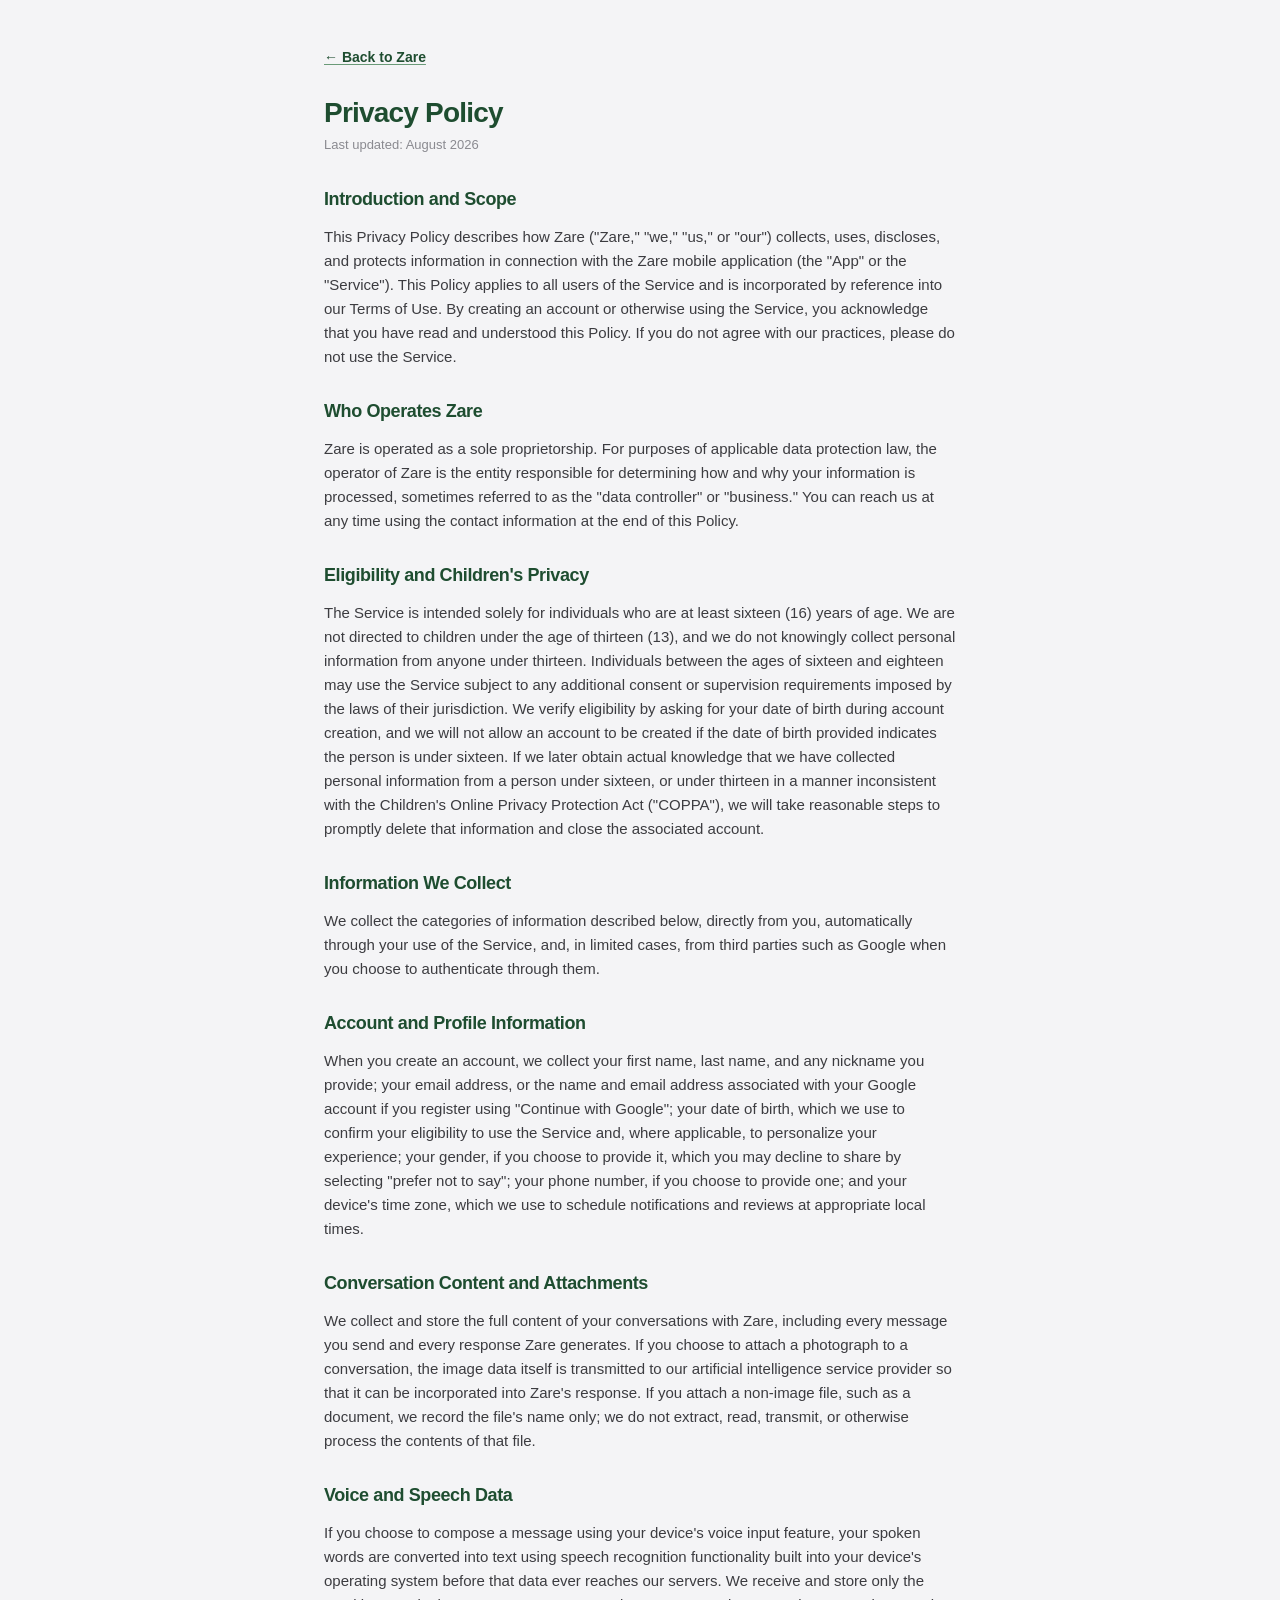
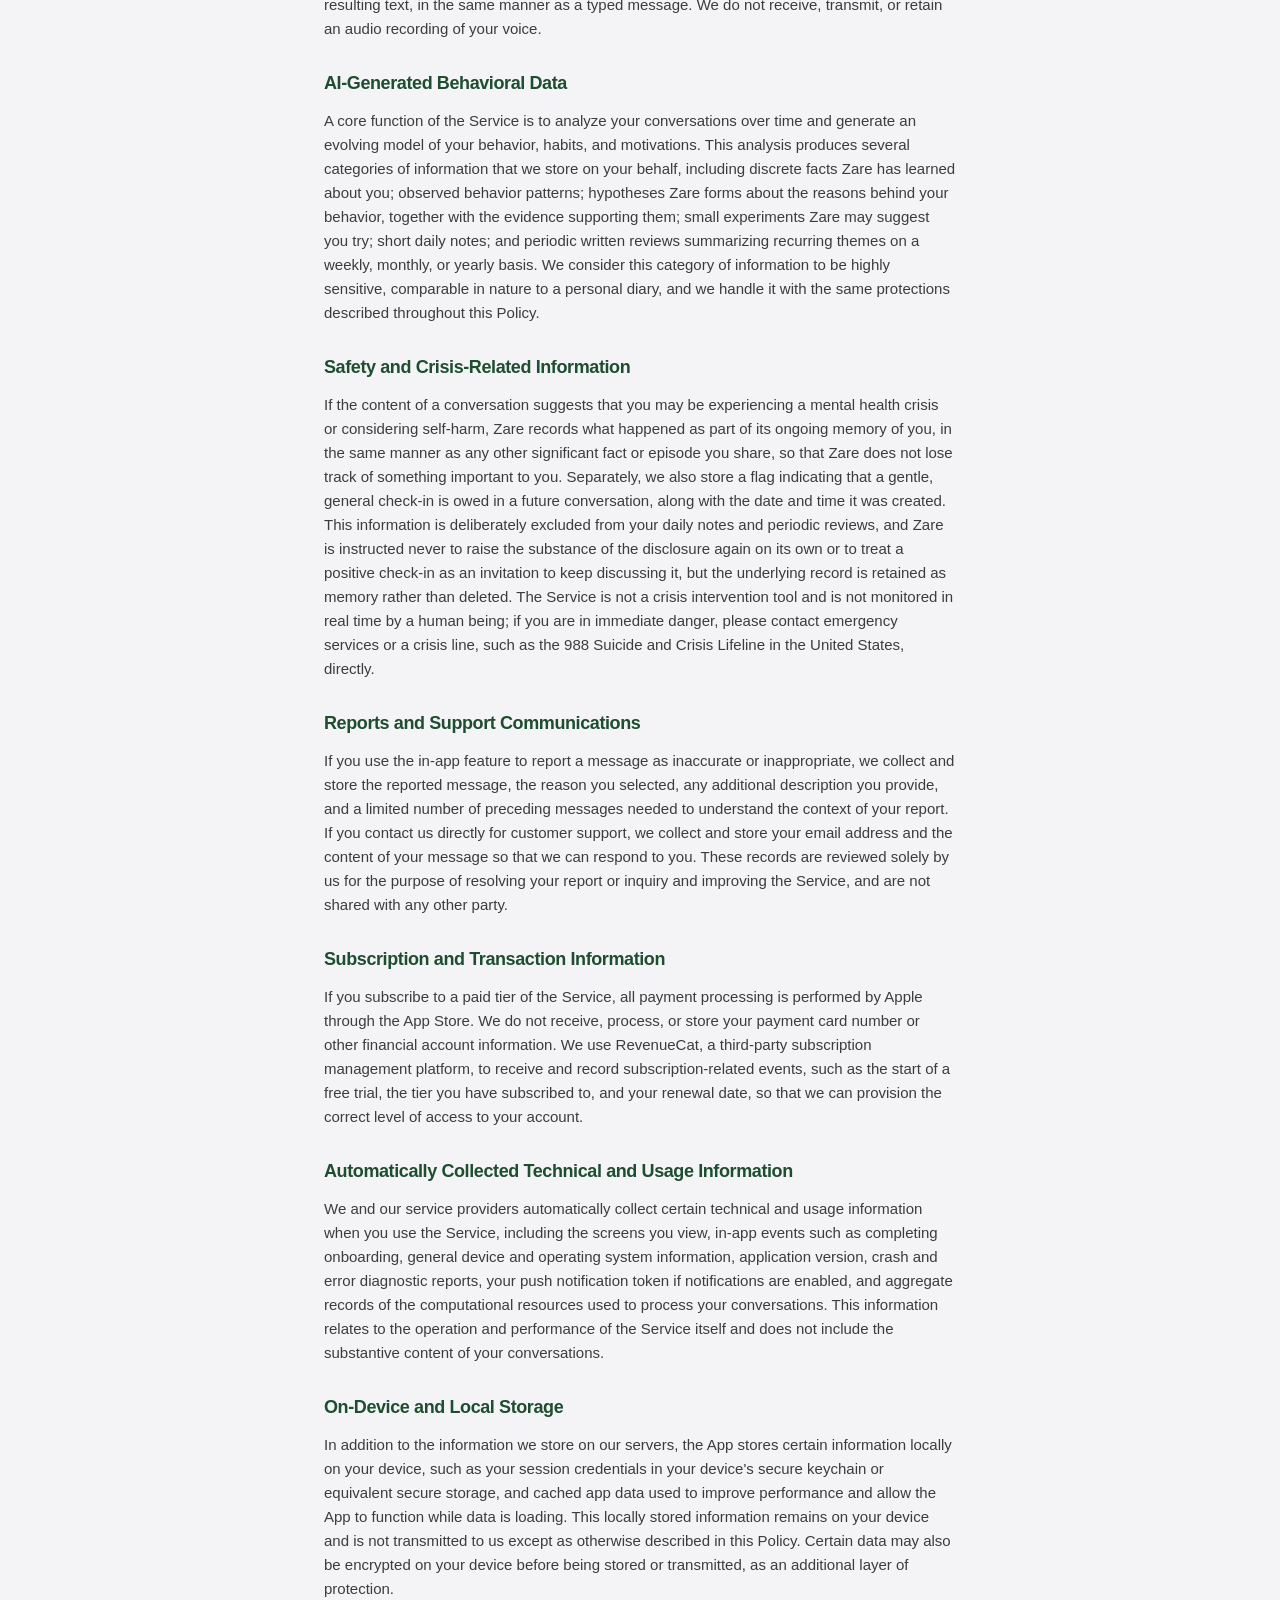
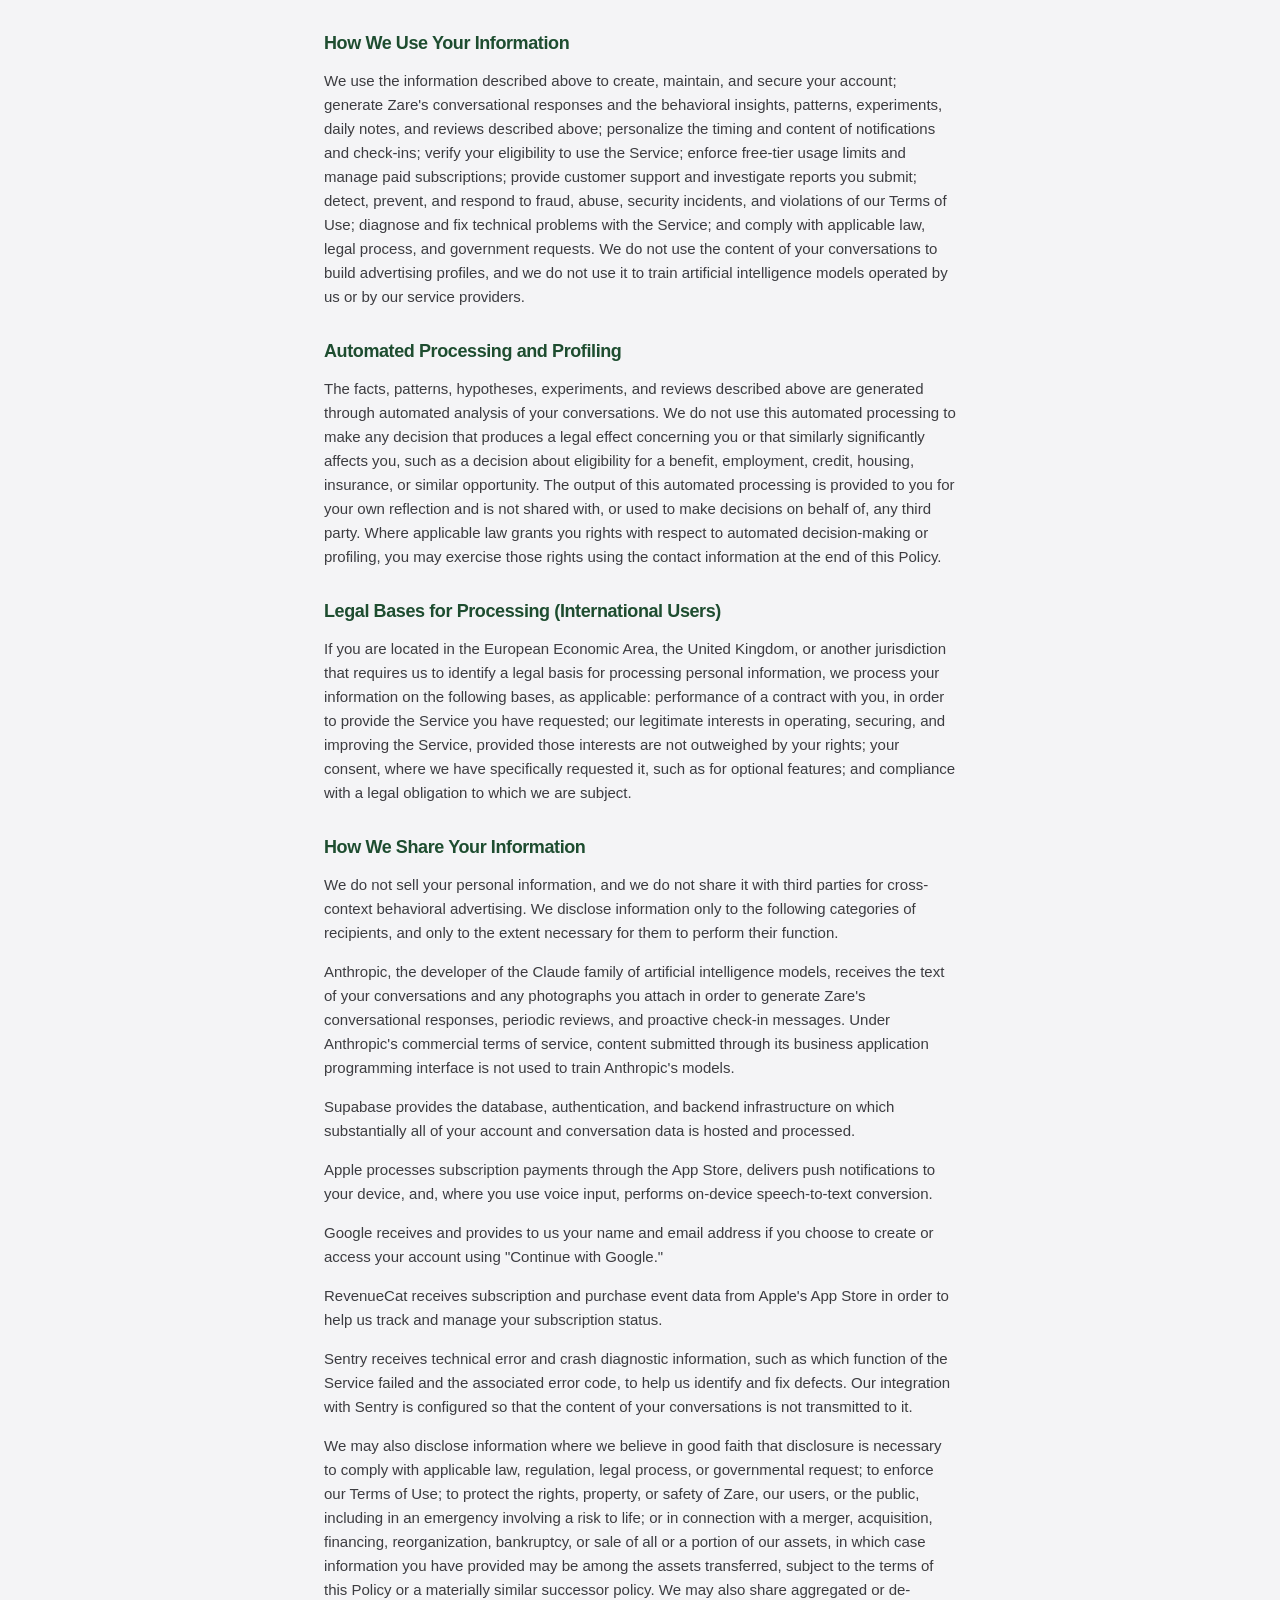
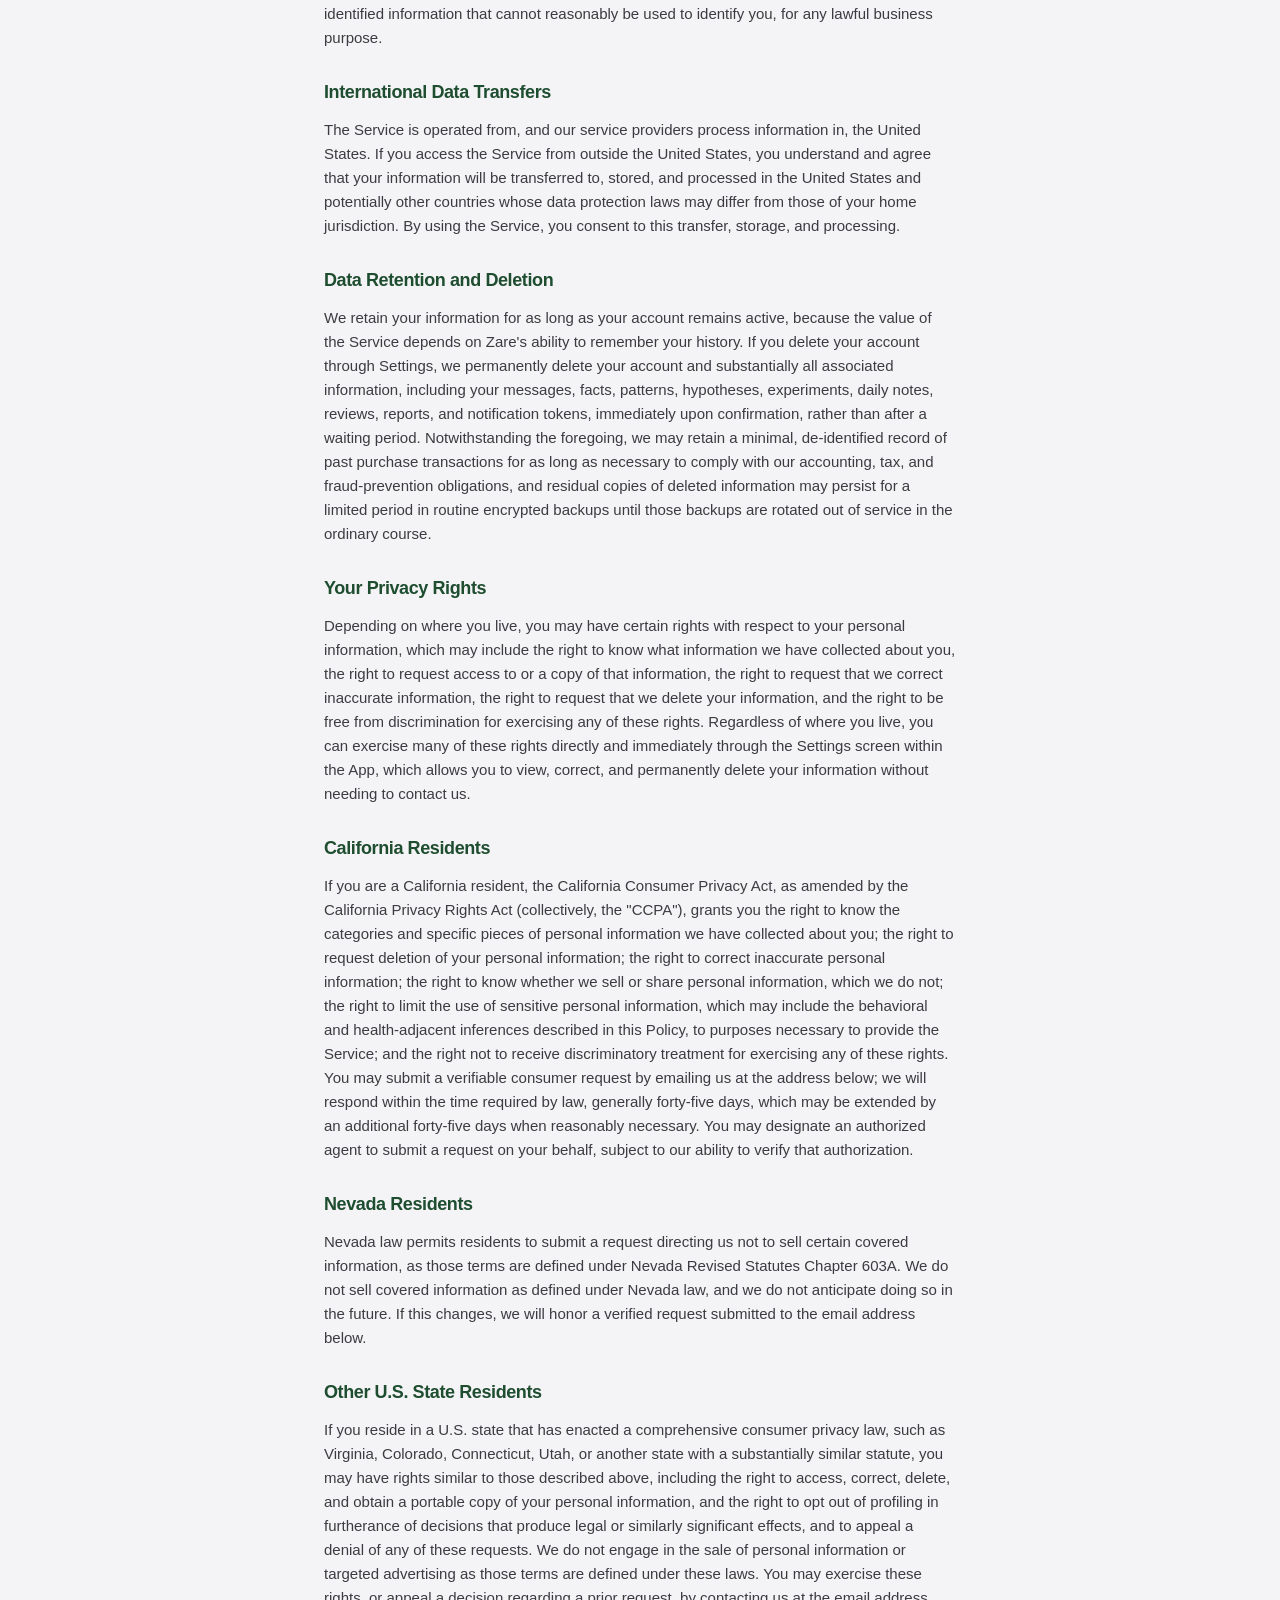
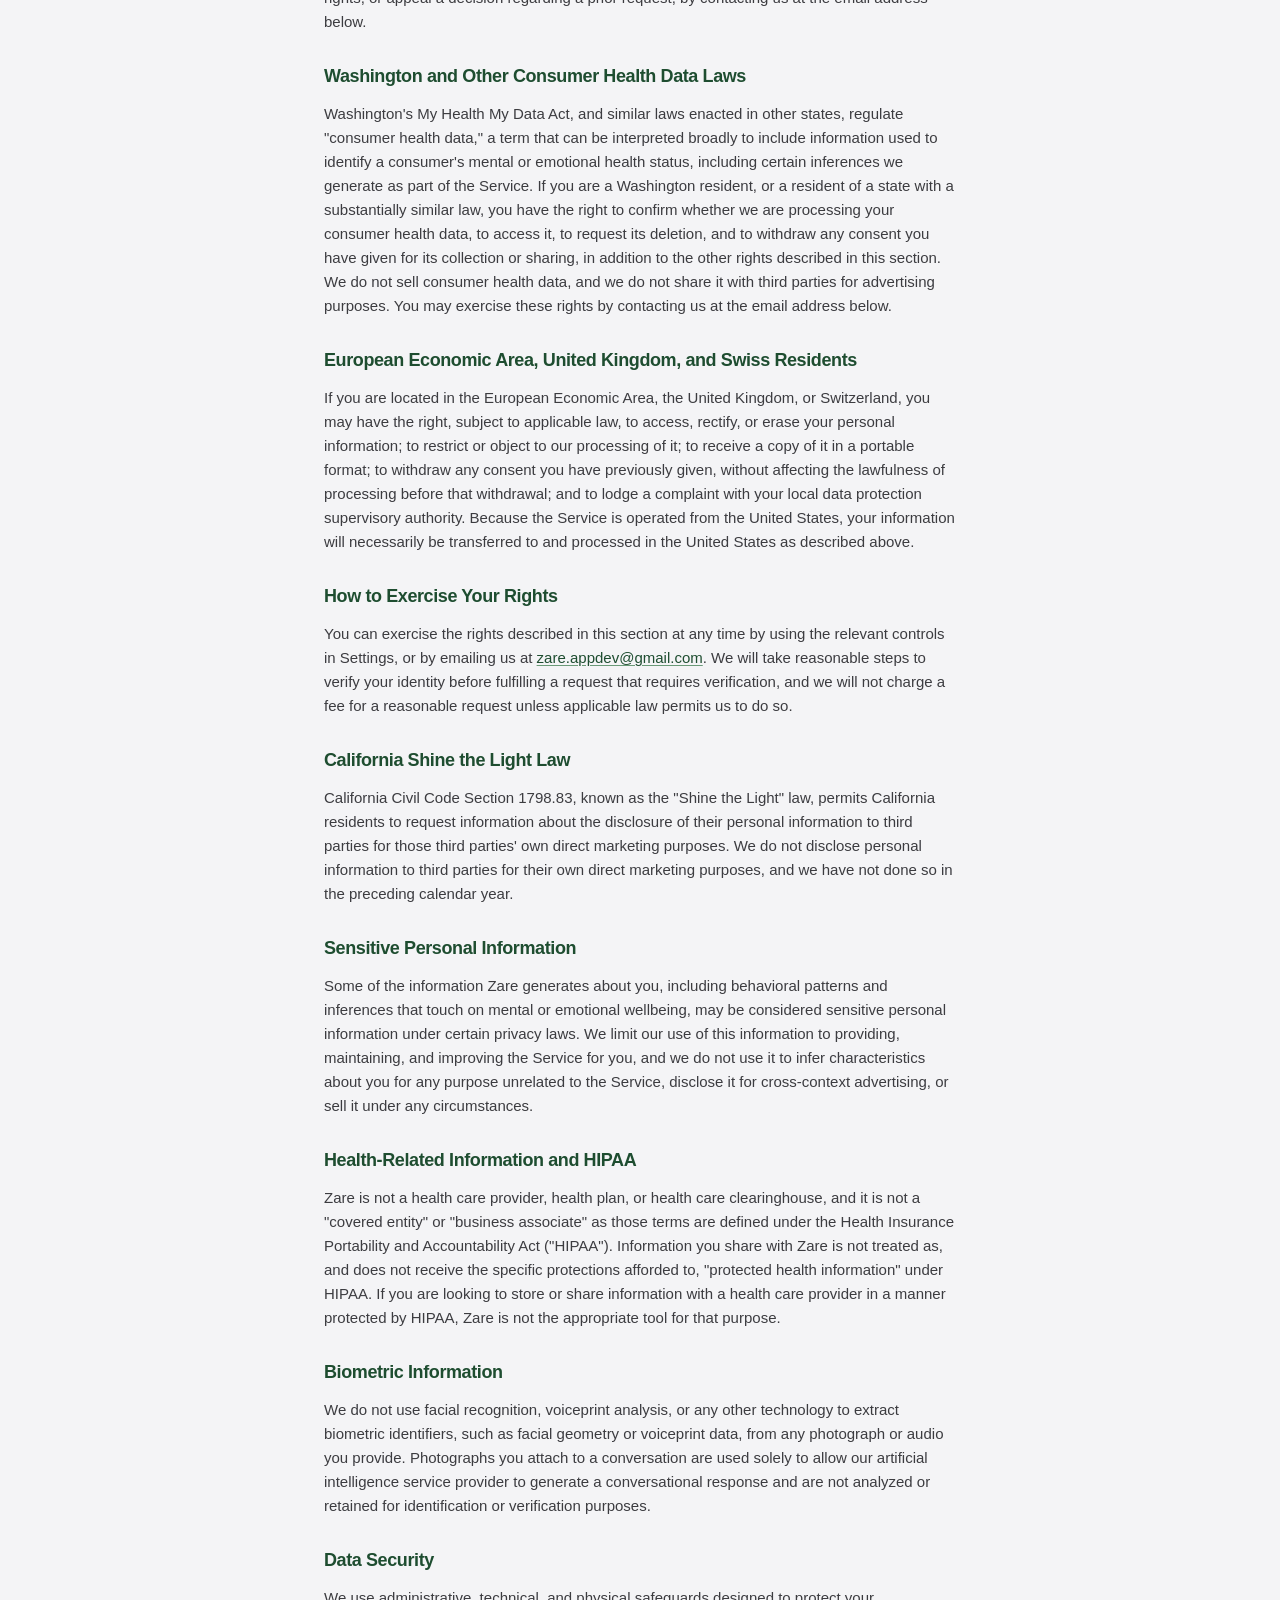
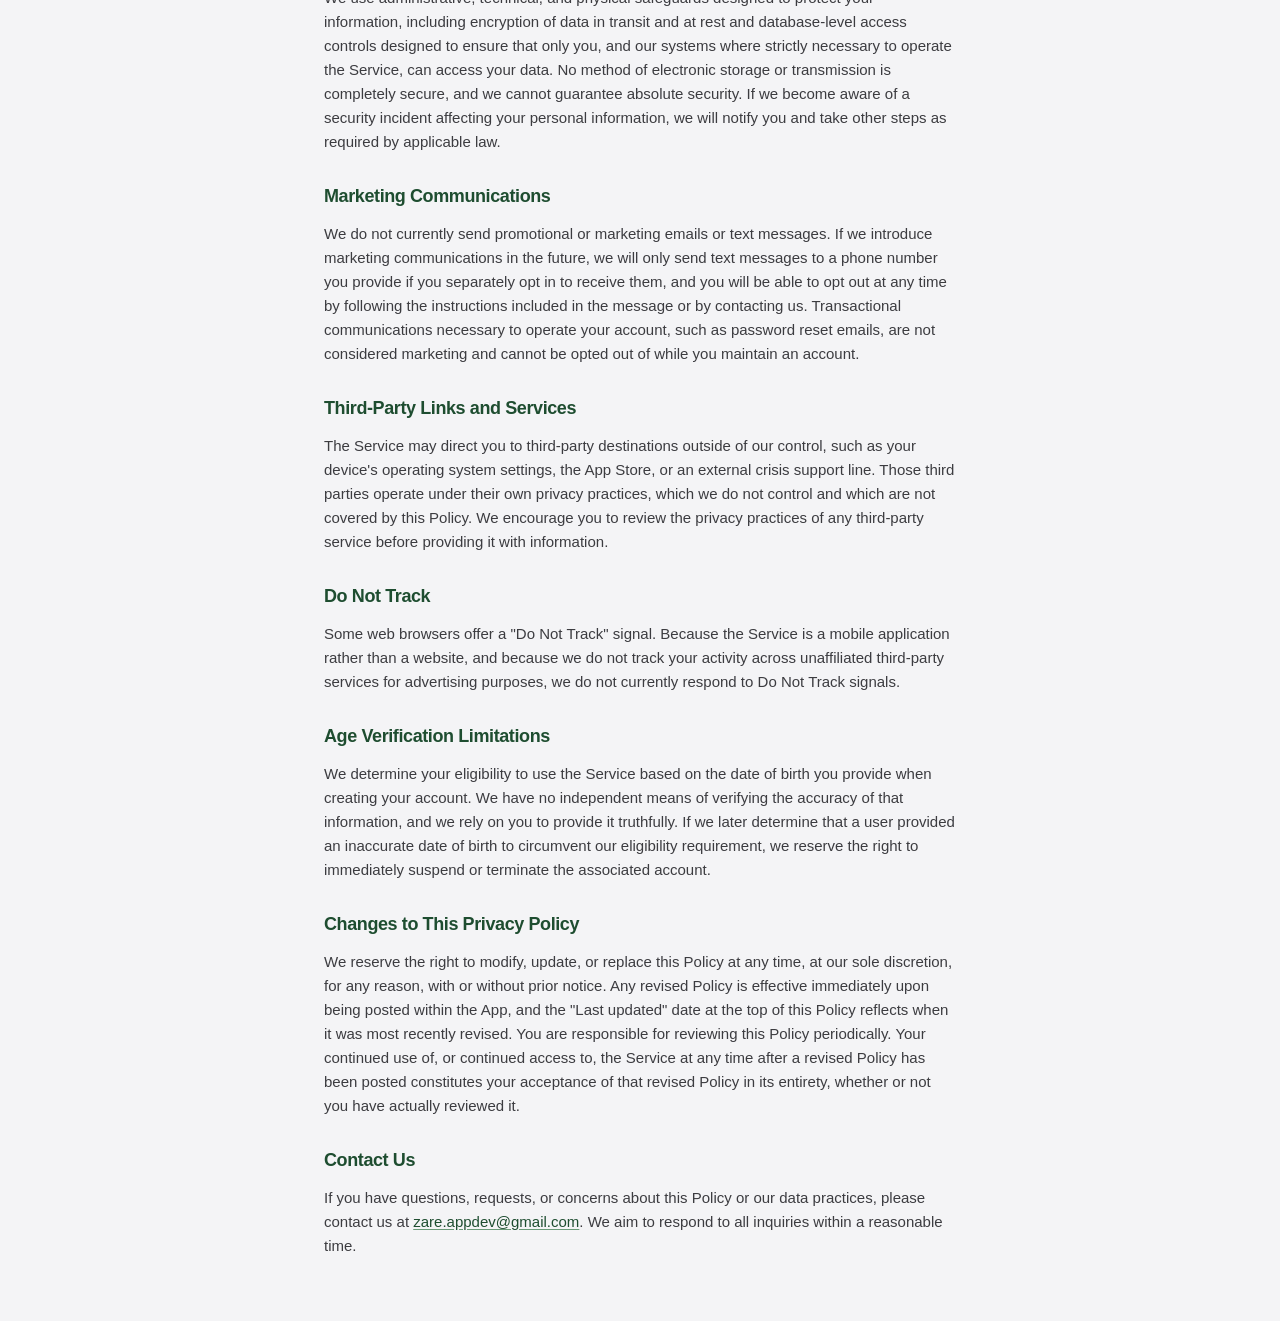
==== privacy.html @ 71f453b1 "Zare landing page: product page, privacy policy, terms of service" ====
<!doctype html>
<html lang="en">
<head>
  <meta charset="UTF-8" />
  <meta name="viewport" content="width=device-width, initial-scale=1.0" />
  <title>Zare — Privacy Policy</title>
  <link rel="icon" href="assets/favicon.png" />
  <link rel="stylesheet" href="styles.css" />
</head>
<body>
  <div class="legal">
    <a class="back" href="index.html">&larr; Back to Zare</a>
    <h1>Privacy Policy</h1>
    <p class="updated">Last updated: August 2026</p>
    <h2>Introduction and Scope</h2>
    <p>This Privacy Policy describes how Zare (&quot;Zare,&quot; &quot;we,&quot; &quot;us,&quot; or &quot;our&quot;) collects, uses, discloses, and protects information in connection with the Zare mobile application (the &quot;App&quot; or the &quot;Service&quot;). This Policy applies to all users of the Service and is incorporated by reference into our Terms of Use. By creating an account or otherwise using the Service, you acknowledge that you have read and understood this Policy. If you do not agree with our practices, please do not use the Service.</p>
    <h2>Who Operates Zare</h2>
    <p>Zare is operated as a sole proprietorship. For purposes of applicable data protection law, the operator of Zare is the entity responsible for determining how and why your information is processed, sometimes referred to as the &quot;data controller&quot; or &quot;business.&quot; You can reach us at any time using the contact information at the end of this Policy.</p>
    <h2>Eligibility and Children&#x27;s Privacy</h2>
    <p>The Service is intended solely for individuals who are at least sixteen (16) years of age. We are not directed to children under the age of thirteen (13), and we do not knowingly collect personal information from anyone under thirteen. Individuals between the ages of sixteen and eighteen may use the Service subject to any additional consent or supervision requirements imposed by the laws of their jurisdiction. We verify eligibility by asking for your date of birth during account creation, and we will not allow an account to be created if the date of birth provided indicates the person is under sixteen. If we later obtain actual knowledge that we have collected personal information from a person under sixteen, or under thirteen in a manner inconsistent with the Children&#x27;s Online Privacy Protection Act (&quot;COPPA&quot;), we will take reasonable steps to promptly delete that information and close the associated account.</p>
    <h2>Information We Collect</h2>
    <p>We collect the categories of information described below, directly from you, automatically through your use of the Service, and, in limited cases, from third parties such as Google when you choose to authenticate through them.</p>
    <h2>Account and Profile Information</h2>
    <p>When you create an account, we collect your first name, last name, and any nickname you provide; your email address, or the name and email address associated with your Google account if you register using &quot;Continue with Google&quot;; your date of birth, which we use to confirm your eligibility to use the Service and, where applicable, to personalize your experience; your gender, if you choose to provide it, which you may decline to share by selecting &quot;prefer not to say&quot;; your phone number, if you choose to provide one; and your device&#x27;s time zone, which we use to schedule notifications and reviews at appropriate local times.</p>
    <h2>Conversation Content and Attachments</h2>
    <p>We collect and store the full content of your conversations with Zare, including every message you send and every response Zare generates. If you choose to attach a photograph to a conversation, the image data itself is transmitted to our artificial intelligence service provider so that it can be incorporated into Zare&#x27;s response. If you attach a non-image file, such as a document, we record the file&#x27;s name only; we do not extract, read, transmit, or otherwise process the contents of that file.</p>
    <h2>Voice and Speech Data</h2>
    <p>If you choose to compose a message using your device&#x27;s voice input feature, your spoken words are converted into text using speech recognition functionality built into your device&#x27;s operating system before that data ever reaches our servers. We receive and store only the resulting text, in the same manner as a typed message. We do not receive, transmit, or retain an audio recording of your voice.</p>
    <h2>AI-Generated Behavioral Data</h2>
    <p>A core function of the Service is to analyze your conversations over time and generate an evolving model of your behavior, habits, and motivations. This analysis produces several categories of information that we store on your behalf, including discrete facts Zare has learned about you; observed behavior patterns; hypotheses Zare forms about the reasons behind your behavior, together with the evidence supporting them; small experiments Zare may suggest you try; short daily notes; and periodic written reviews summarizing recurring themes on a weekly, monthly, or yearly basis. We consider this category of information to be highly sensitive, comparable in nature to a personal diary, and we handle it with the same protections described throughout this Policy.</p>
    <h2>Safety and Crisis-Related Information</h2>
    <p>If the content of a conversation suggests that you may be experiencing a mental health crisis or considering self-harm, Zare records what happened as part of its ongoing memory of you, in the same manner as any other significant fact or episode you share, so that Zare does not lose track of something important to you. Separately, we also store a flag indicating that a gentle, general check-in is owed in a future conversation, along with the date and time it was created. This information is deliberately excluded from your daily notes and periodic reviews, and Zare is instructed never to raise the substance of the disclosure again on its own or to treat a positive check-in as an invitation to keep discussing it, but the underlying record is retained as memory rather than deleted. The Service is not a crisis intervention tool and is not monitored in real time by a human being; if you are in immediate danger, please contact emergency services or a crisis line, such as the 988 Suicide and Crisis Lifeline in the United States, directly.</p>
    <h2>Reports and Support Communications</h2>
    <p>If you use the in-app feature to report a message as inaccurate or inappropriate, we collect and store the reported message, the reason you selected, any additional description you provide, and a limited number of preceding messages needed to understand the context of your report. If you contact us directly for customer support, we collect and store your email address and the content of your message so that we can respond to you. These records are reviewed solely by us for the purpose of resolving your report or inquiry and improving the Service, and are not shared with any other party.</p>
    <h2>Subscription and Transaction Information</h2>
    <p>If you subscribe to a paid tier of the Service, all payment processing is performed by Apple through the App Store. We do not receive, process, or store your payment card number or other financial account information. We use RevenueCat, a third-party subscription management platform, to receive and record subscription-related events, such as the start of a free trial, the tier you have subscribed to, and your renewal date, so that we can provision the correct level of access to your account.</p>
    <h2>Automatically Collected Technical and Usage Information</h2>
    <p>We and our service providers automatically collect certain technical and usage information when you use the Service, including the screens you view, in-app events such as completing onboarding, general device and operating system information, application version, crash and error diagnostic reports, your push notification token if notifications are enabled, and aggregate records of the computational resources used to process your conversations. This information relates to the operation and performance of the Service itself and does not include the substantive content of your conversations.</p>
    <h2>On-Device and Local Storage</h2>
    <p>In addition to the information we store on our servers, the App stores certain information locally on your device, such as your session credentials in your device&#x27;s secure keychain or equivalent secure storage, and cached app data used to improve performance and allow the App to function while data is loading. This locally stored information remains on your device and is not transmitted to us except as otherwise described in this Policy. Certain data may also be encrypted on your device before being stored or transmitted, as an additional layer of protection.</p>
    <h2>How We Use Your Information</h2>
    <p>We use the information described above to create, maintain, and secure your account; generate Zare&#x27;s conversational responses and the behavioral insights, patterns, experiments, daily notes, and reviews described above; personalize the timing and content of notifications and check-ins; verify your eligibility to use the Service; enforce free-tier usage limits and manage paid subscriptions; provide customer support and investigate reports you submit; detect, prevent, and respond to fraud, abuse, security incidents, and violations of our Terms of Use; diagnose and fix technical problems with the Service; and comply with applicable law, legal process, and government requests. We do not use the content of your conversations to build advertising profiles, and we do not use it to train artificial intelligence models operated by us or by our service providers.</p>
    <h2>Automated Processing and Profiling</h2>
    <p>The facts, patterns, hypotheses, experiments, and reviews described above are generated through automated analysis of your conversations. We do not use this automated processing to make any decision that produces a legal effect concerning you or that similarly significantly affects you, such as a decision about eligibility for a benefit, employment, credit, housing, insurance, or similar opportunity. The output of this automated processing is provided to you for your own reflection and is not shared with, or used to make decisions on behalf of, any third party. Where applicable law grants you rights with respect to automated decision-making or profiling, you may exercise those rights using the contact information at the end of this Policy.</p>
    <h2>Legal Bases for Processing (International Users)</h2>
    <p>If you are located in the European Economic Area, the United Kingdom, or another jurisdiction that requires us to identify a legal basis for processing personal information, we process your information on the following bases, as applicable: performance of a contract with you, in order to provide the Service you have requested; our legitimate interests in operating, securing, and improving the Service, provided those interests are not outweighed by your rights; your consent, where we have specifically requested it, such as for optional features; and compliance with a legal obligation to which we are subject.</p>
    <h2>How We Share Your Information</h2>
    <p>We do not sell your personal information, and we do not share it with third parties for cross-context behavioral advertising. We disclose information only to the following categories of recipients, and only to the extent necessary for them to perform their function.</p>
    <p>Anthropic, the developer of the Claude family of artificial intelligence models, receives the text of your conversations and any photographs you attach in order to generate Zare&#x27;s conversational responses, periodic reviews, and proactive check-in messages. Under Anthropic&#x27;s commercial terms of service, content submitted through its business application programming interface is not used to train Anthropic&#x27;s models.</p>
    <p>Supabase provides the database, authentication, and backend infrastructure on which substantially all of your account and conversation data is hosted and processed.</p>
    <p>Apple processes subscription payments through the App Store, delivers push notifications to your device, and, where you use voice input, performs on-device speech-to-text conversion.</p>
    <p>Google receives and provides to us your name and email address if you choose to create or access your account using &quot;Continue with Google.&quot;</p>
    <p>RevenueCat receives subscription and purchase event data from Apple&#x27;s App Store in order to help us track and manage your subscription status.</p>
    <p>Sentry receives technical error and crash diagnostic information, such as which function of the Service failed and the associated error code, to help us identify and fix defects. Our integration with Sentry is configured so that the content of your conversations is not transmitted to it.</p>
    <p>We may also disclose information where we believe in good faith that disclosure is necessary to comply with applicable law, regulation, legal process, or governmental request; to enforce our Terms of Use; to protect the rights, property, or safety of Zare, our users, or the public, including in an emergency involving a risk to life; or in connection with a merger, acquisition, financing, reorganization, bankruptcy, or sale of all or a portion of our assets, in which case information you have provided may be among the assets transferred, subject to the terms of this Policy or a materially similar successor policy. We may also share aggregated or de-identified information that cannot reasonably be used to identify you, for any lawful business purpose.</p>
    <h2>International Data Transfers</h2>
    <p>The Service is operated from, and our service providers process information in, the United States. If you access the Service from outside the United States, you understand and agree that your information will be transferred to, stored, and processed in the United States and potentially other countries whose data protection laws may differ from those of your home jurisdiction. By using the Service, you consent to this transfer, storage, and processing.</p>
    <h2>Data Retention and Deletion</h2>
    <p>We retain your information for as long as your account remains active, because the value of the Service depends on Zare&#x27;s ability to remember your history. If you delete your account through Settings, we permanently delete your account and substantially all associated information, including your messages, facts, patterns, hypotheses, experiments, daily notes, reviews, reports, and notification tokens, immediately upon confirmation, rather than after a waiting period. Notwithstanding the foregoing, we may retain a minimal, de-identified record of past purchase transactions for as long as necessary to comply with our accounting, tax, and fraud-prevention obligations, and residual copies of deleted information may persist for a limited period in routine encrypted backups until those backups are rotated out of service in the ordinary course.</p>
    <h2>Your Privacy Rights</h2>
    <p>Depending on where you live, you may have certain rights with respect to your personal information, which may include the right to know what information we have collected about you, the right to request access to or a copy of that information, the right to request that we correct inaccurate information, the right to request that we delete your information, and the right to be free from discrimination for exercising any of these rights. Regardless of where you live, you can exercise many of these rights directly and immediately through the Settings screen within the App, which allows you to view, correct, and permanently delete your information without needing to contact us.</p>
    <h2>California Residents</h2>
    <p>If you are a California resident, the California Consumer Privacy Act, as amended by the California Privacy Rights Act (collectively, the &quot;CCPA&quot;), grants you the right to know the categories and specific pieces of personal information we have collected about you; the right to request deletion of your personal information; the right to correct inaccurate personal information; the right to know whether we sell or share personal information, which we do not; the right to limit the use of sensitive personal information, which may include the behavioral and health-adjacent inferences described in this Policy, to purposes necessary to provide the Service; and the right not to receive discriminatory treatment for exercising any of these rights. You may submit a verifiable consumer request by emailing us at the address below; we will respond within the time required by law, generally forty-five days, which may be extended by an additional forty-five days when reasonably necessary. You may designate an authorized agent to submit a request on your behalf, subject to our ability to verify that authorization.</p>
    <h2>Nevada Residents</h2>
    <p>Nevada law permits residents to submit a request directing us not to sell certain covered information, as those terms are defined under Nevada Revised Statutes Chapter 603A. We do not sell covered information as defined under Nevada law, and we do not anticipate doing so in the future. If this changes, we will honor a verified request submitted to the email address below.</p>
    <h2>Other U.S. State Residents</h2>
    <p>If you reside in a U.S. state that has enacted a comprehensive consumer privacy law, such as Virginia, Colorado, Connecticut, Utah, or another state with a substantially similar statute, you may have rights similar to those described above, including the right to access, correct, delete, and obtain a portable copy of your personal information, and the right to opt out of profiling in furtherance of decisions that produce legal or similarly significant effects, and to appeal a denial of any of these requests. We do not engage in the sale of personal information or targeted advertising as those terms are defined under these laws. You may exercise these rights, or appeal a decision regarding a prior request, by contacting us at the email address below.</p>
    <h2>Washington and Other Consumer Health Data Laws</h2>
    <p>Washington&#x27;s My Health My Data Act, and similar laws enacted in other states, regulate &quot;consumer health data,&quot; a term that can be interpreted broadly to include information used to identify a consumer&#x27;s mental or emotional health status, including certain inferences we generate as part of the Service. If you are a Washington resident, or a resident of a state with a substantially similar law, you have the right to confirm whether we are processing your consumer health data, to access it, to request its deletion, and to withdraw any consent you have given for its collection or sharing, in addition to the other rights described in this section. We do not sell consumer health data, and we do not share it with third parties for advertising purposes. You may exercise these rights by contacting us at the email address below.</p>
    <h2>European Economic Area, United Kingdom, and Swiss Residents</h2>
    <p>If you are located in the European Economic Area, the United Kingdom, or Switzerland, you may have the right, subject to applicable law, to access, rectify, or erase your personal information; to restrict or object to our processing of it; to receive a copy of it in a portable format; to withdraw any consent you have previously given, without affecting the lawfulness of processing before that withdrawal; and to lodge a complaint with your local data protection supervisory authority. Because the Service is operated from the United States, your information will necessarily be transferred to and processed in the United States as described above.</p>
    <h2>How to Exercise Your Rights</h2>
    <p>You can exercise the rights described in this section at any time by using the relevant controls in Settings, or by emailing us at <a href="mailto:zare.appdev@gmail.com">zare.appdev@gmail.com</a>. We will take reasonable steps to verify your identity before fulfilling a request that requires verification, and we will not charge a fee for a reasonable request unless applicable law permits us to do so.</p>
    <h2>California Shine the Light Law</h2>
    <p>California Civil Code Section 1798.83, known as the &quot;Shine the Light&quot; law, permits California residents to request information about the disclosure of their personal information to third parties for those third parties&#x27; own direct marketing purposes. We do not disclose personal information to third parties for their own direct marketing purposes, and we have not done so in the preceding calendar year.</p>
    <h2>Sensitive Personal Information</h2>
    <p>Some of the information Zare generates about you, including behavioral patterns and inferences that touch on mental or emotional wellbeing, may be considered sensitive personal information under certain privacy laws. We limit our use of this information to providing, maintaining, and improving the Service for you, and we do not use it to infer characteristics about you for any purpose unrelated to the Service, disclose it for cross-context advertising, or sell it under any circumstances.</p>
    <h2>Health-Related Information and HIPAA</h2>
    <p>Zare is not a health care provider, health plan, or health care clearinghouse, and it is not a &quot;covered entity&quot; or &quot;business associate&quot; as those terms are defined under the Health Insurance Portability and Accountability Act (&quot;HIPAA&quot;). Information you share with Zare is not treated as, and does not receive the specific protections afforded to, &quot;protected health information&quot; under HIPAA. If you are looking to store or share information with a health care provider in a manner protected by HIPAA, Zare is not the appropriate tool for that purpose.</p>
    <h2>Biometric Information</h2>
    <p>We do not use facial recognition, voiceprint analysis, or any other technology to extract biometric identifiers, such as facial geometry or voiceprint data, from any photograph or audio you provide. Photographs you attach to a conversation are used solely to allow our artificial intelligence service provider to generate a conversational response and are not analyzed or retained for identification or verification purposes.</p>
    <h2>Data Security</h2>
    <p>We use administrative, technical, and physical safeguards designed to protect your information, including encryption of data in transit and at rest and database-level access controls designed to ensure that only you, and our systems where strictly necessary to operate the Service, can access your data. No method of electronic storage or transmission is completely secure, and we cannot guarantee absolute security. If we become aware of a security incident affecting your personal information, we will notify you and take other steps as required by applicable law.</p>
    <h2>Marketing Communications</h2>
    <p>We do not currently send promotional or marketing emails or text messages. If we introduce marketing communications in the future, we will only send text messages to a phone number you provide if you separately opt in to receive them, and you will be able to opt out at any time by following the instructions included in the message or by contacting us. Transactional communications necessary to operate your account, such as password reset emails, are not considered marketing and cannot be opted out of while you maintain an account.</p>
    <h2>Third-Party Links and Services</h2>
    <p>The Service may direct you to third-party destinations outside of our control, such as your device&#x27;s operating system settings, the App Store, or an external crisis support line. Those third parties operate under their own privacy practices, which we do not control and which are not covered by this Policy. We encourage you to review the privacy practices of any third-party service before providing it with information.</p>
    <h2>Do Not Track</h2>
    <p>Some web browsers offer a &quot;Do Not Track&quot; signal. Because the Service is a mobile application rather than a website, and because we do not track your activity across unaffiliated third-party services for advertising purposes, we do not currently respond to Do Not Track signals.</p>
    <h2>Age Verification Limitations</h2>
    <p>We determine your eligibility to use the Service based on the date of birth you provide when creating your account. We have no independent means of verifying the accuracy of that information, and we rely on you to provide it truthfully. If we later determine that a user provided an inaccurate date of birth to circumvent our eligibility requirement, we reserve the right to immediately suspend or terminate the associated account.</p>
    <h2>Changes to This Privacy Policy</h2>
    <p>We reserve the right to modify, update, or replace this Policy at any time, at our sole discretion, for any reason, with or without prior notice. Any revised Policy is effective immediately upon being posted within the App, and the &quot;Last updated&quot; date at the top of this Policy reflects when it was most recently revised. You are responsible for reviewing this Policy periodically. Your continued use of, or continued access to, the Service at any time after a revised Policy has been posted constitutes your acceptance of that revised Policy in its entirety, whether or not you have actually reviewed it.</p>
    <h2>Contact Us</h2>
    <p>If you have questions, requests, or concerns about this Policy or our data practices, please contact us at <a href="mailto:zare.appdev@gmail.com">zare.appdev@gmail.com</a>. We aim to respond to all inquiries within a reasonable time.</p>
  </div>
</body>
</html>
---- styles.css ----
/* Mirrors src/theme.ts (Zare app, light mode) so this page sits on the same
   wavelength as the product. Keep these values in sync if the app palette changes. */
:root {
  --bg: #F4F4F6;
  --bg-card: #FFFFFF;
  --bg-muted: #ECECEE;
  --forest: #1E4D30;
  --forest-mid: #3A6648;
  --sage: #6A9A78;
  --sage-pale: #B8D4C0;
  --sage-faint: #E4F0E8;
  --ink: #0F0F10;
  --ink-mid: #3C3C40;
  --ink-light: #8A8A90;
  --border: #E0E0E4;
  --border-light: #EBEBEE;

  --radius-sm: 6px;
  --radius-md: 12px;
  --radius-lg: 16px;
  --radius-full: 999px;

  --space-xs: 4px;
  --space-sm: 8px;
  --space-md: 16px;
  --space-lg: 24px;
  --space-xl: 32px;
  --space-xxl: 48px;

  --shadow-card: 0 1px 8px rgba(0, 0, 0, 0.05);
  --shadow-float: 0 4px 16px rgba(0, 0, 0, 0.08);
}

* { box-sizing: border-box; }

html, body {
  margin: 0;
  padding: 0;
  background: var(--bg);
  color: var(--ink);
  font-family: -apple-system, BlinkMacSystemFont, "Segoe UI", Roboto, Helvetica, Arial, sans-serif;
  -webkit-font-smoothing: antialiased;
}

body { overflow-x: hidden; }

img { max-width: 100%; }

.wrap {
  max-width: 720px;
  margin: 0 auto;
  padding: 0 var(--space-lg);
}

/* ---------- Header ---------- */

header.site {
  padding: var(--space-xl) 0 0;
}

.brand {
  display: flex;
  align-items: center;
  gap: var(--space-sm);
}

.brand img {
  width: 36px;
  height: 36px;
  display: block;
  mix-blend-mode: multiply;
}

.brand span {
  font-size: 20px;
  font-weight: 700;
  letter-spacing: -0.5px;
  color: var(--forest);
}

/* ---------- Hero ---------- */

.hero {
  position: relative;
  overflow: hidden;
  padding: var(--space-xxl) 0 var(--space-xl);
  text-align: center;
}

.hero-mark {
  position: absolute;
  top: -120px;
  right: -140px;
  width: 460px;
  height: 460px;
  opacity: 0.5;
  mix-blend-mode: multiply;
  transform: rotate(-12deg);
  pointer-events: none;
  z-index: 0;
}

.hero-inner {
  position: relative;
  z-index: 1;
}

.hero h1 {
  font-size: 38px;
  font-weight: 800;
  letter-spacing: -1.4px;
  line-height: 1.14;
  color: var(--forest);
  margin: 0 0 var(--space-md);
}

.hero p.sub {
  font-size: 17px;
  font-weight: 400;
  line-height: 26px;
  color: var(--ink-mid);
  margin: 0 auto;
  max-width: 480px;
}

.badge-live {
  display: inline-flex;
  align-items: center;
  gap: 8px;
  margin-top: var(--space-xl);
  padding: 12px 24px;
  border-radius: var(--radius-full);
  background: var(--forest);
  color: #fff;
  font-size: 14px;
  font-weight: 700;
  letter-spacing: 0.1px;
  text-decoration: none;
}

.badge-live:hover { background: var(--forest-mid); }

.badge-live .dot {
  width: 7px;
  height: 7px;
  border-radius: 50%;
  background: var(--sage-pale);
  flex: none;
}

/* ---------- Section rhythm ---------- */

section { padding: var(--space-xxl) 0; position: relative; }
section.tight { padding: var(--space-xl) 0; }

section.section-green {
  background: var(--sage-faint);
}

.eyebrow {
  display: flex;
  align-items: center;
  justify-content: center;
  gap: 8px;
  font-size: 11px;
  font-weight: 700;
  letter-spacing: 0.8px;
  text-transform: uppercase;
  color: var(--forest-mid);
  text-align: center;
  margin: 0 0 var(--space-sm);
}

.eyebrow-ring {
  width: 12px;
  height: 12px;
  border-radius: 50%;
  border: 2px solid var(--sage);
  box-shadow: 0 0 0 3px var(--sage-faint), 0 0 0 4px var(--sage-pale);
  flex: none;
}

section.section-green .eyebrow-ring {
  box-shadow: 0 0 0 3px var(--bg-card), 0 0 0 4px var(--sage-pale);
}

h2.section-title {
  font-size: 25px;
  font-weight: 800;
  letter-spacing: -0.6px;
  color: var(--ink);
  text-align: center;
  margin: 0 0 var(--space-xl);
}

/* ---------- How it works ---------- */

.steps {
  display: grid;
  grid-template-columns: repeat(3, 1fr);
  gap: var(--space-md);
}

.step-card {
  background: var(--bg-card);
  border: 1px solid var(--border-light);
  border-radius: var(--radius-lg);
  box-shadow: var(--shadow-card);
  padding: var(--space-lg) var(--space-md);
  transition: transform 0.2s ease, box-shadow 0.2s ease;
}

.step-card:hover {
  transform: translateY(-4px);
  box-shadow: var(--shadow-float);
}

.step-num {
  width: 30px;
  height: 30px;
  border-radius: 50%;
  background: var(--forest);
  color: #fff;
  font-size: 13px;
  font-weight: 700;
  display: flex;
  align-items: center;
  justify-content: center;
  margin: 0 0 var(--space-md);
  box-shadow: 0 0 0 5px var(--sage-faint), 0 0 0 9px var(--sage-pale);
}

.step-card h3 {
  font-size: 16px;
  font-weight: 700;
  letter-spacing: -0.3px;
  color: var(--forest);
  margin: 0 0 var(--space-xs);
}

.step-card p {
  font-size: 14px;
  line-height: 21px;
  color: var(--ink-mid);
  margin: 0;
}

/* ---------- Pattern card showcase ---------- */

.pattern-card {
  background: var(--bg-card);
  border: 1px solid var(--border-light);
  border-radius: var(--radius-lg);
  box-shadow: var(--shadow-float);
  padding: var(--space-lg);
  max-width: 440px;
  margin: 0 auto;
  text-align: left;
}

.confidence-pill {
  display: inline-block;
  background: var(--sage-faint);
  color: var(--forest);
  font-size: 12px;
  font-weight: 700;
  padding: 5px 14px;
  border-radius: var(--radius-full);
  margin-bottom: var(--space-md);
}

.pattern-statement {
  font-size: 20px;
  font-weight: 700;
  letter-spacing: -0.4px;
  color: var(--ink);
  margin: 0 0 var(--space-lg);
}

.evidence-label {
  font-size: 11px;
  font-weight: 700;
  letter-spacing: 0.8px;
  text-transform: uppercase;
  color: var(--ink-light);
  margin: 0 0 var(--space-sm);
}

.evidence-item {
  display: flex;
  align-items: baseline;
  gap: var(--space-sm);
  margin-bottom: var(--space-sm);
}

.evidence-item:last-child { margin-bottom: 0; }

.evidence-tag {
  flex: none;
  font-size: 10px;
  font-weight: 700;
  letter-spacing: 0.4px;
  text-transform: uppercase;
  color: var(--forest-mid);
  border: 1px solid var(--sage-pale);
  border-radius: var(--radius-sm);
  padding: 2px 7px;
}

.evidence-item p {
  font-size: 14px;
  line-height: 21px;
  color: var(--ink-mid);
  margin: 0;
}

/* ---------- Screenshots ---------- */

.shots {
  display: flex;
  gap: var(--space-md);
  justify-content: center;
  flex-wrap: wrap;
}

.shot {
  width: 200px;
}

.shot-box {
  width: 100%;
  aspect-ratio: 1290 / 2796;
  background: var(--bg-card);
  border: 1px dashed var(--sage);
  border-radius: 22px;
  box-shadow: var(--shadow-float);
  display: flex;
  align-items: center;
  justify-content: center;
}

.shot-box span {
  font-size: 12px;
  font-weight: 600;
  color: var(--sage);
  text-align: center;
  padding: 0 var(--space-sm);
}

/* ---------- Contact ---------- */

.contact .card {
  background: var(--sage-faint);
  border: 1px solid var(--sage-pale);
  border-radius: var(--radius-lg);
  padding: var(--space-xl) var(--space-lg);
  max-width: 420px;
  margin: 0 auto;
  text-align: center;
}

.contact h2.section-title { margin-bottom: var(--space-sm); }

.contact p.lead {
  font-size: 15px;
  color: var(--ink-mid);
  margin: 0 0 var(--space-lg);
}

.contact p.lead strong { color: var(--forest); }

.email-pill {
  display: inline-block;
  padding: 12px 24px;
  border-radius: var(--radius-full);
  background: var(--forest);
  color: #fff;
  font-size: 15px;
  font-weight: 600;
  text-decoration: none;
  letter-spacing: -0.1px;
}

.email-pill:hover { background: var(--forest-mid); }

/* ---------- Footer ---------- */

footer.site {
  padding: var(--space-xl) 0 var(--space-xxl);
  border-top: 1px solid var(--border-light);
  margin-top: var(--space-xl);
  text-align: center;
}

.footer-mark {
  width: 28px;
  height: 28px;
  margin: 0 auto var(--space-md);
  display: block;
  mix-blend-mode: multiply;
}

footer.site .links {
  display: flex;
  gap: var(--space-lg);
  justify-content: center;
  margin-bottom: var(--space-md);
}

footer.site a,
.legal a {
  color: var(--forest);
  text-decoration: underline;
  text-decoration-color: var(--sage);
  text-underline-offset: 2px;
}

footer.site a {
  font-size: 14px;
  font-weight: 600;
}

footer.site a:hover,
.legal a:hover { color: var(--forest-mid); }

footer.site .copyright {
  font-size: 12px;
  color: var(--ink-light);
}

/* ---------- Legal pages ---------- */

.legal {
  max-width: 680px;
  margin: 0 auto;
  padding: var(--space-xxl) var(--space-lg) var(--space-xxl);
}

.legal a.back {
  display: inline-flex;
  align-items: center;
  gap: 6px;
  font-size: 14px;
  font-weight: 700;
  margin-bottom: var(--space-xl);
}

.legal h1 {
  font-size: 28px;
  font-weight: 800;
  letter-spacing: -0.8px;
  color: var(--forest);
  margin: 0 0 var(--space-xs);
}

.legal .updated {
  font-size: 13px;
  color: var(--ink-light);
  margin: 0 0 var(--space-xl);
}

.legal h2 {
  font-size: 18px;
  font-weight: 700;
  letter-spacing: -0.4px;
  color: var(--forest);
  margin: var(--space-xl) 0 var(--space-sm);
}

.legal p, .legal li {
  font-size: 15px;
  line-height: 24px;
  color: var(--ink-mid);
}

.legal ul { padding-left: 20px; margin: var(--space-sm) 0; }

.legal strong { color: var(--ink); }

.legal .placeholder {
  background: var(--sage-faint);
  color: var(--forest);
  padding: 1px 6px;
  border-radius: var(--radius-sm);
  font-weight: 600;
}

/* ---------- Responsive ---------- */

@media (max-width: 640px) {
  .steps { grid-template-columns: 1fr; }
  .hero h1 { font-size: 29px; }
  .hero-mark { width: 320px; height: 320px; top: -80px; right: -110px; }
  .shot { width: 42%; max-width: 160px; }
}
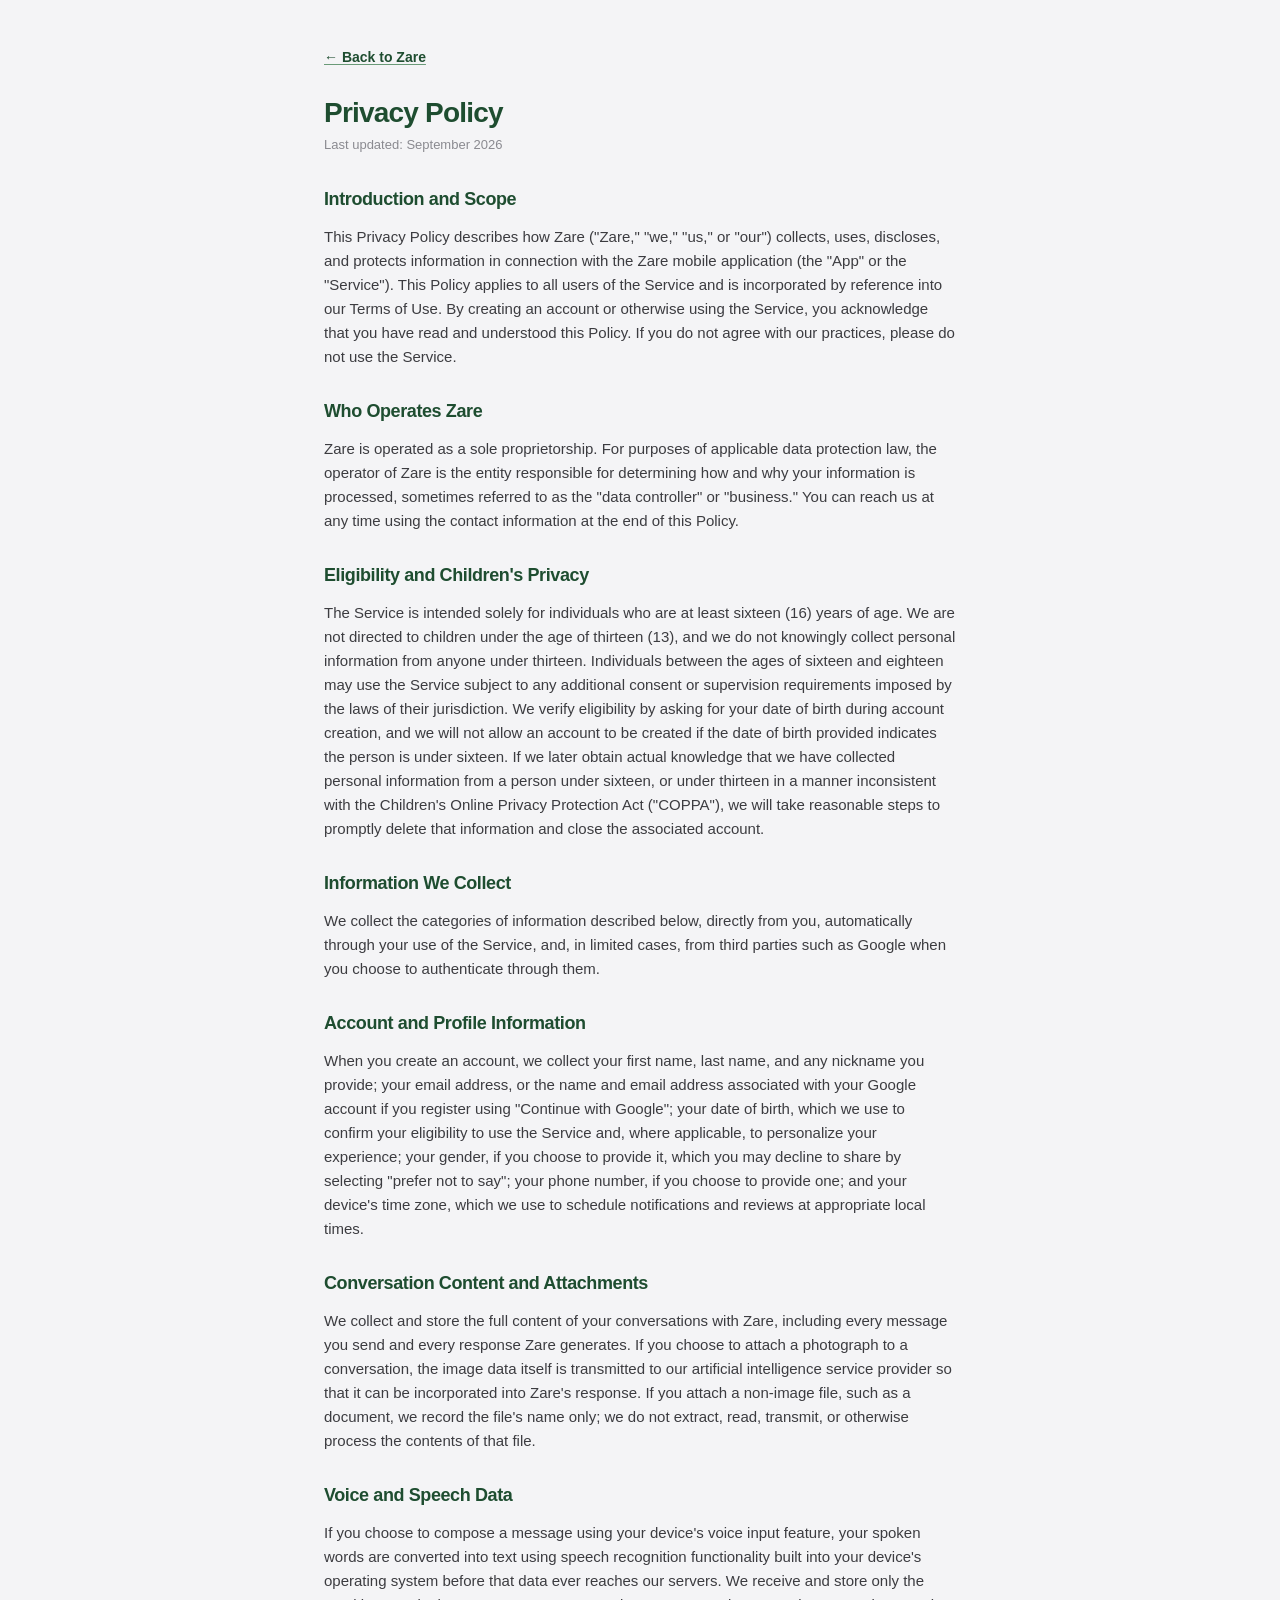
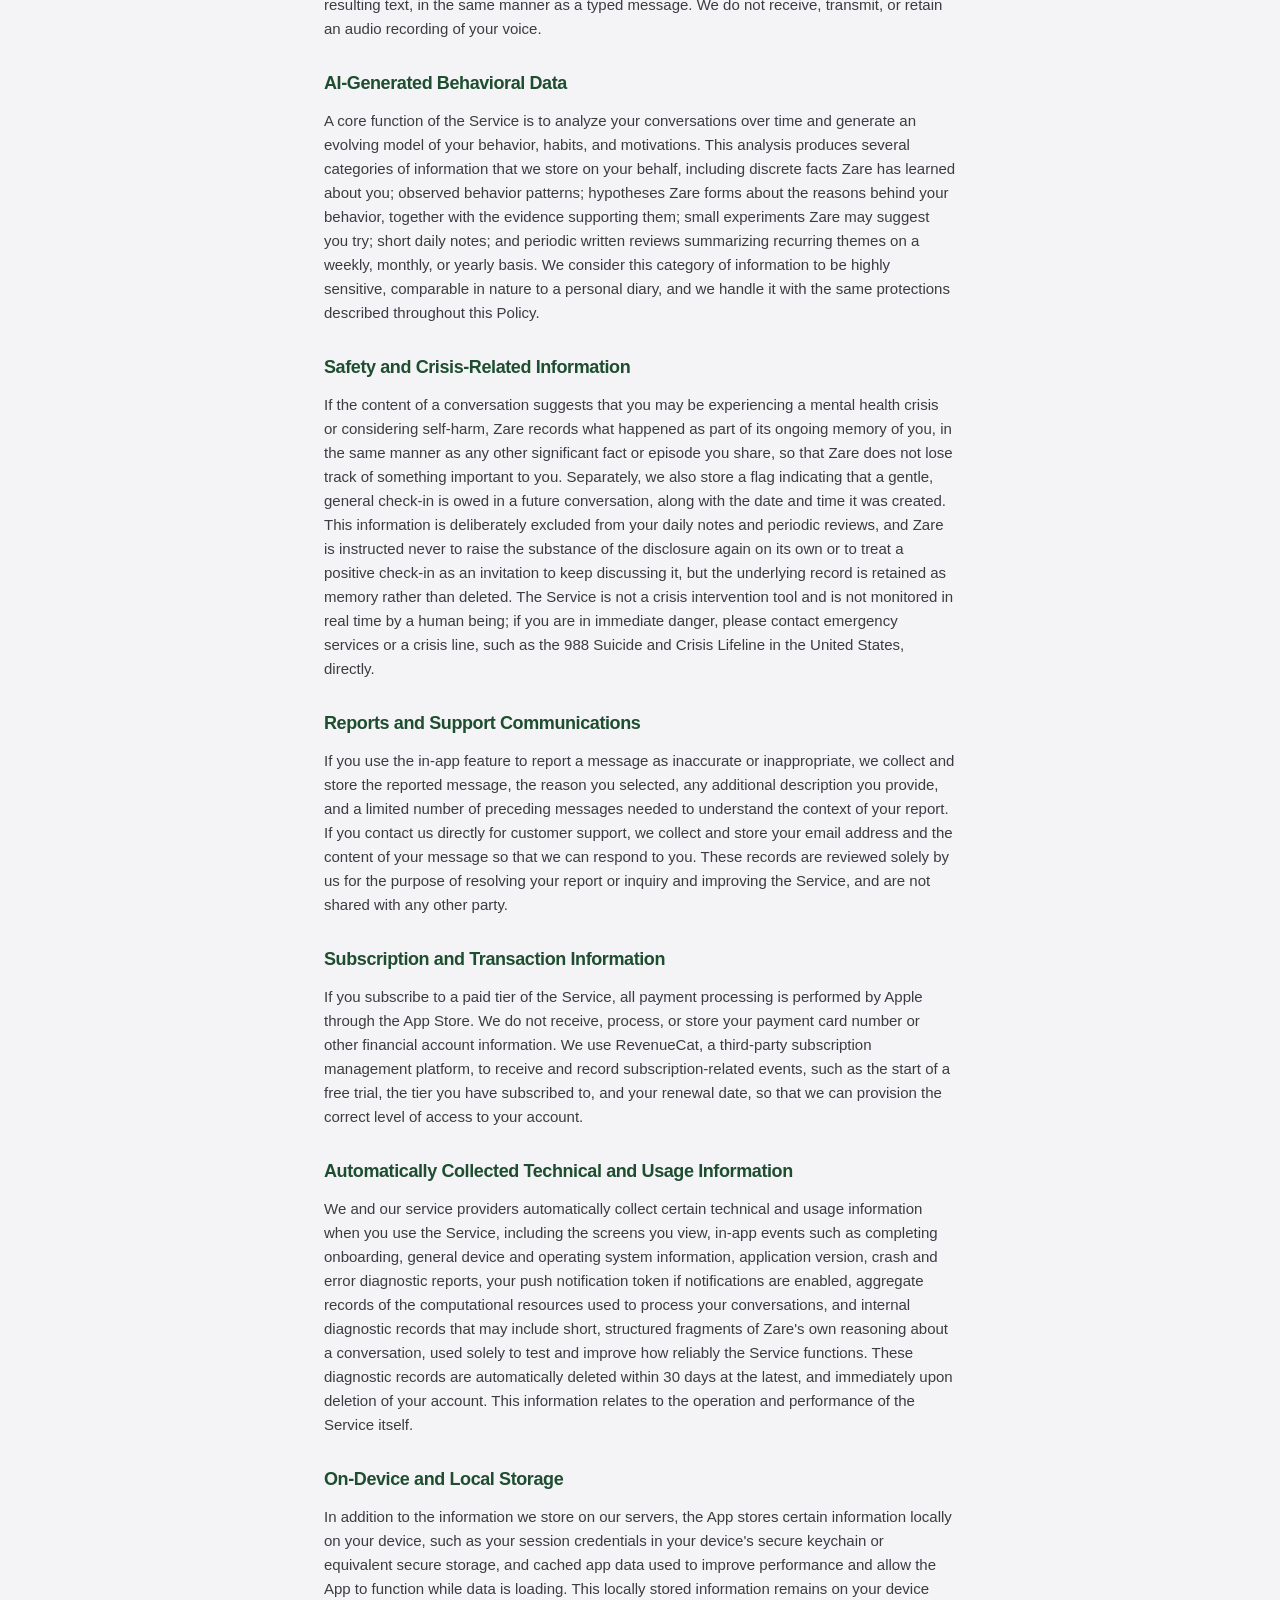
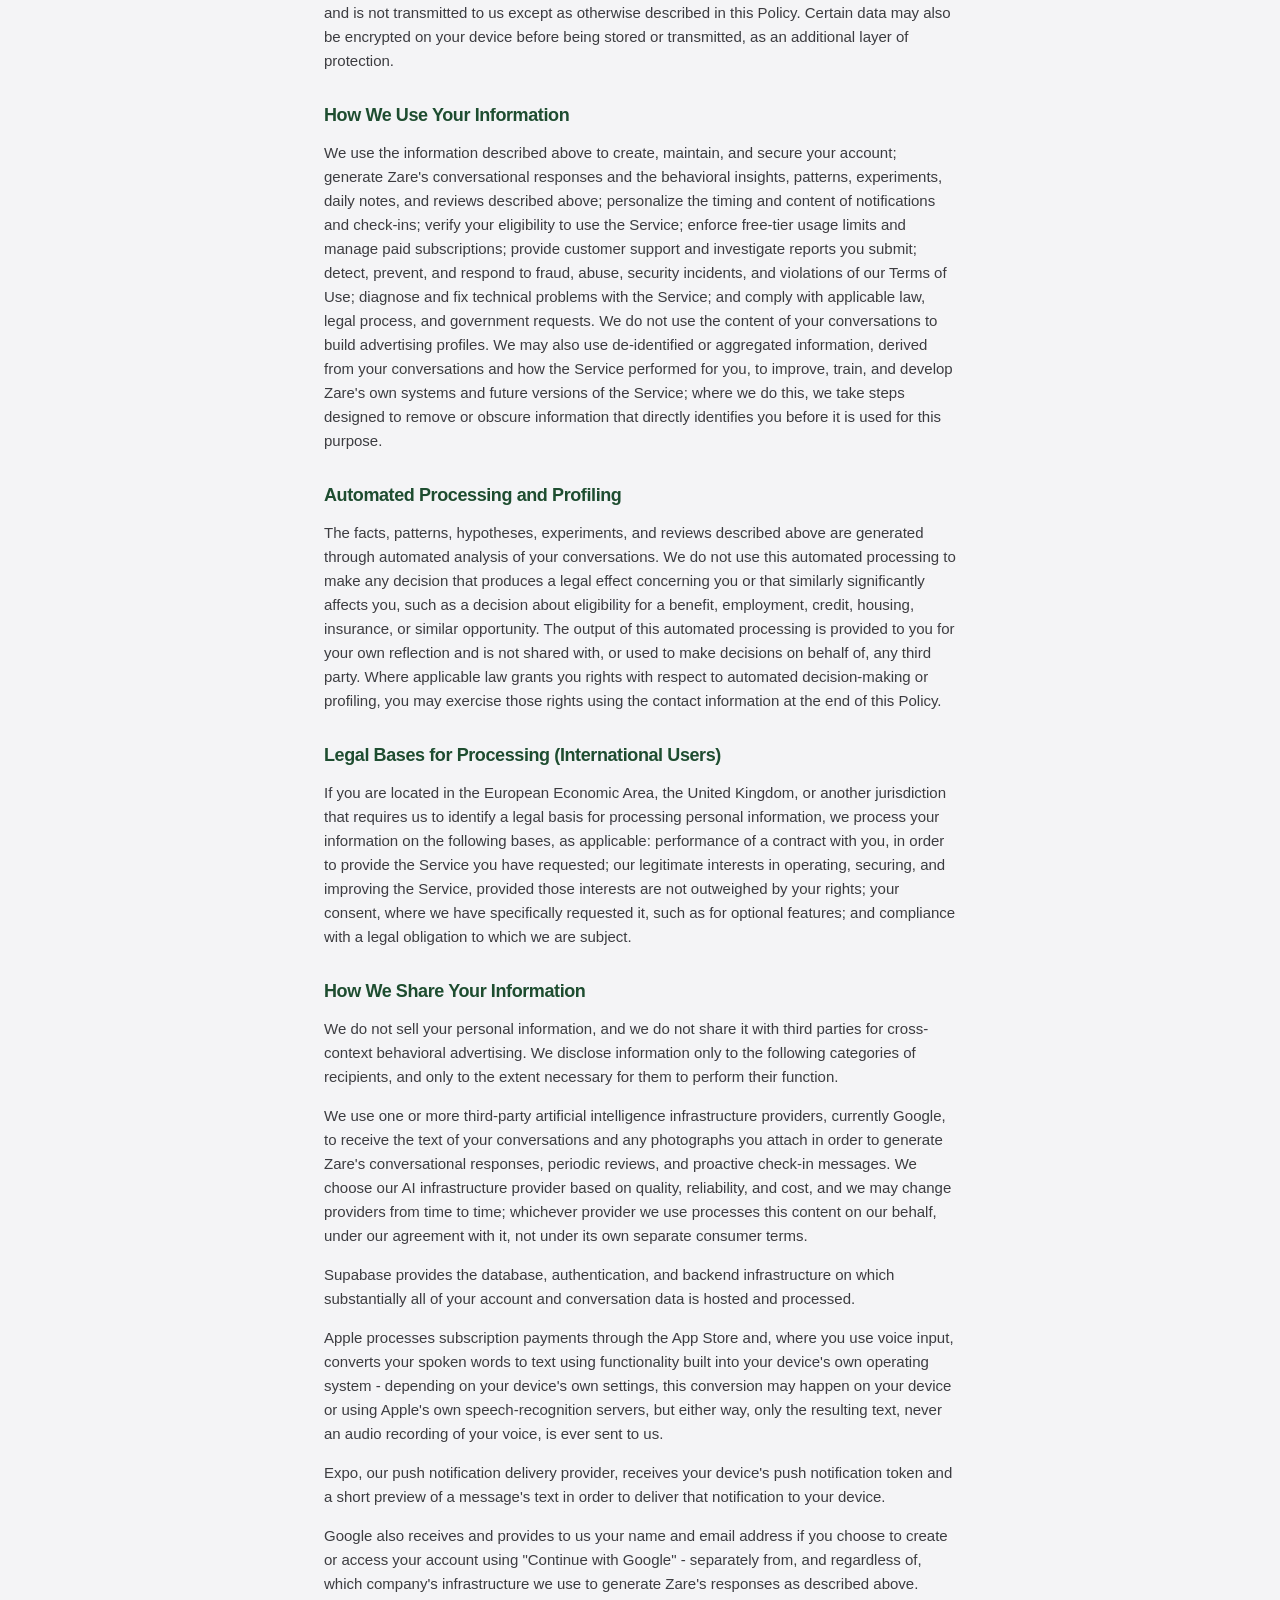
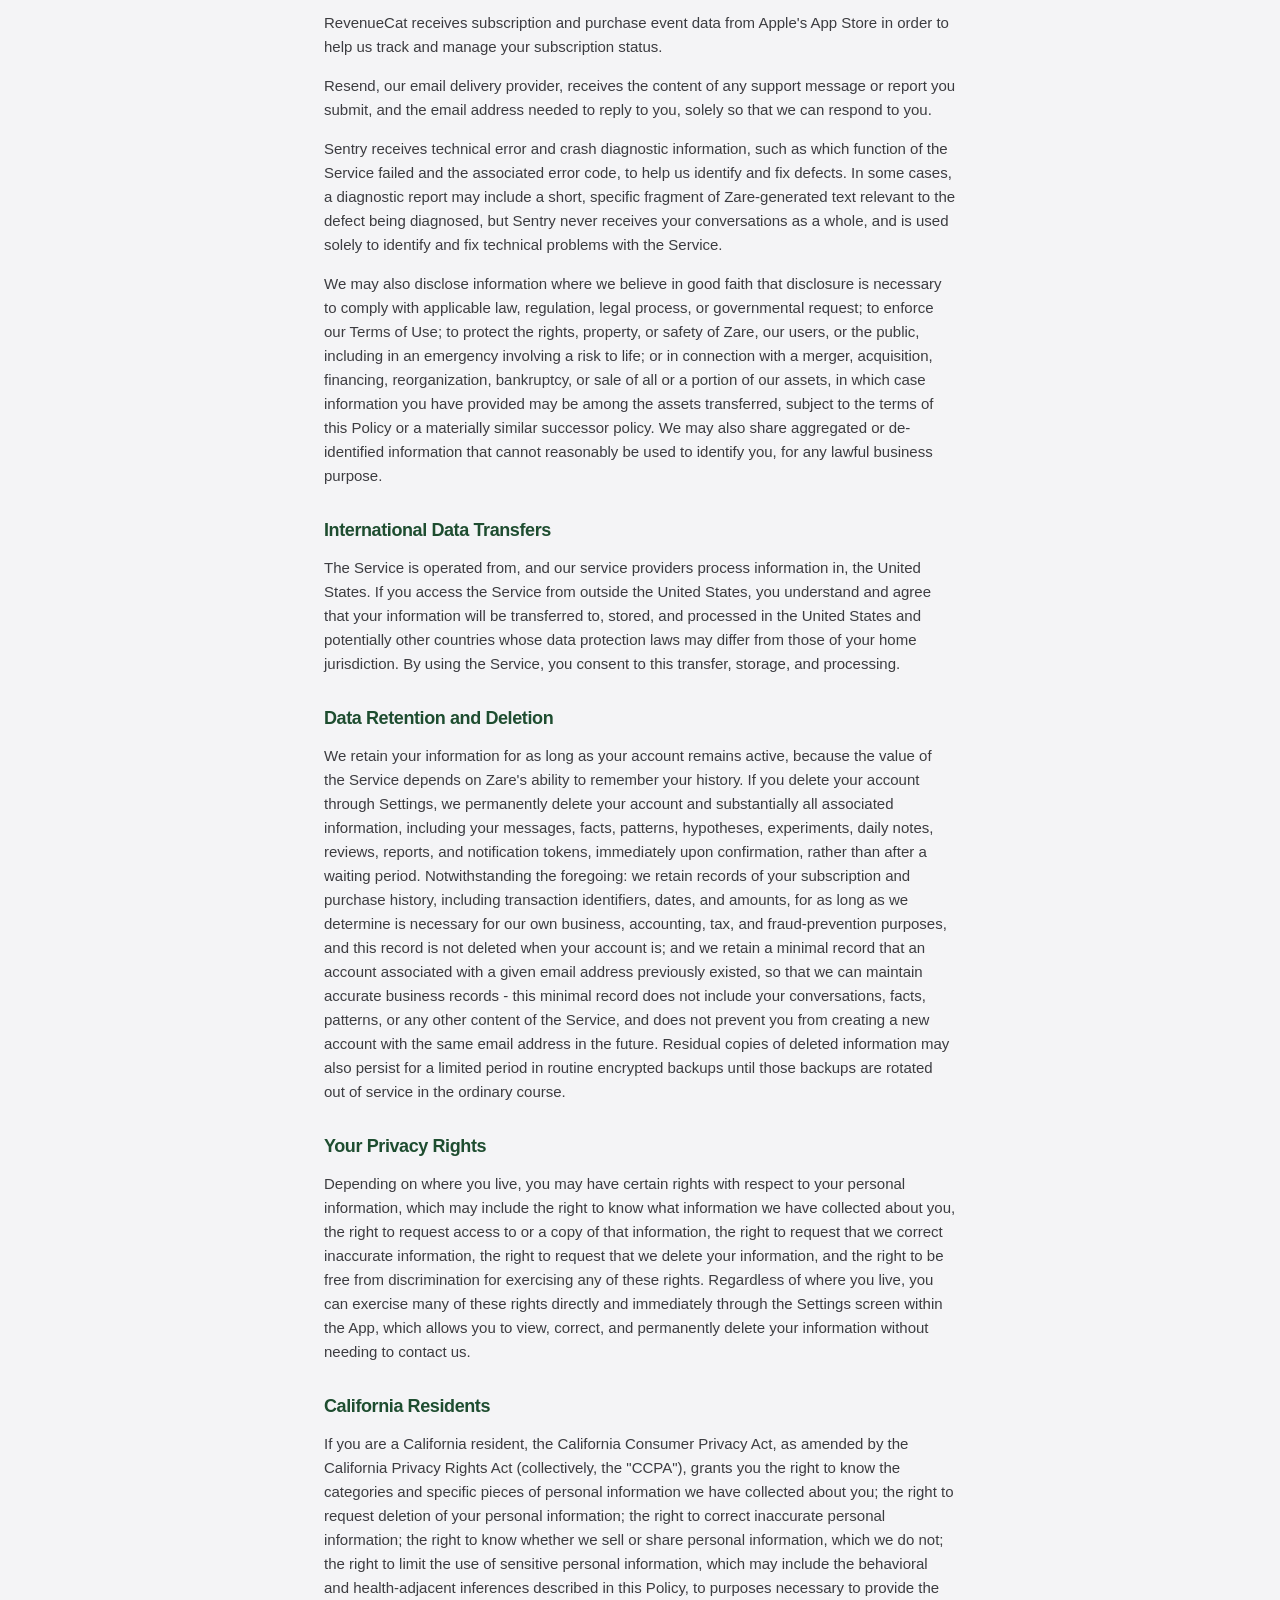
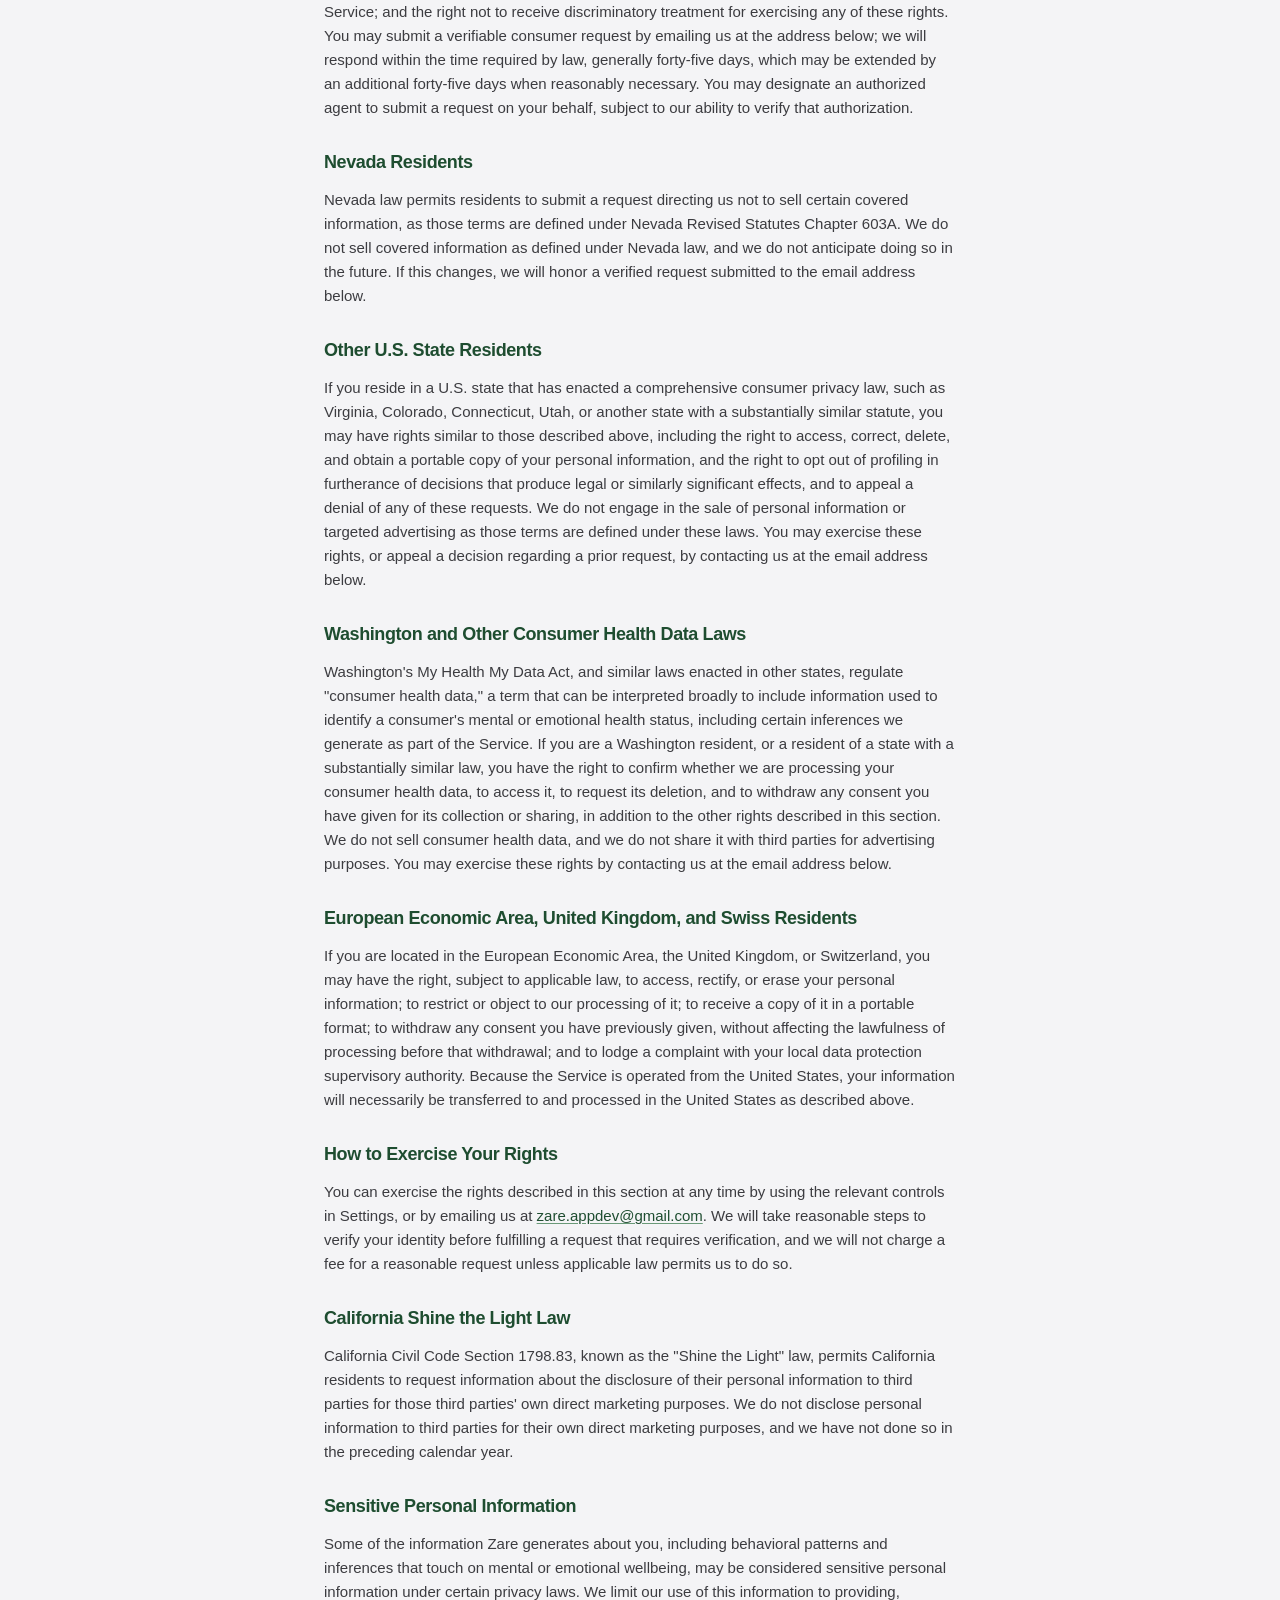
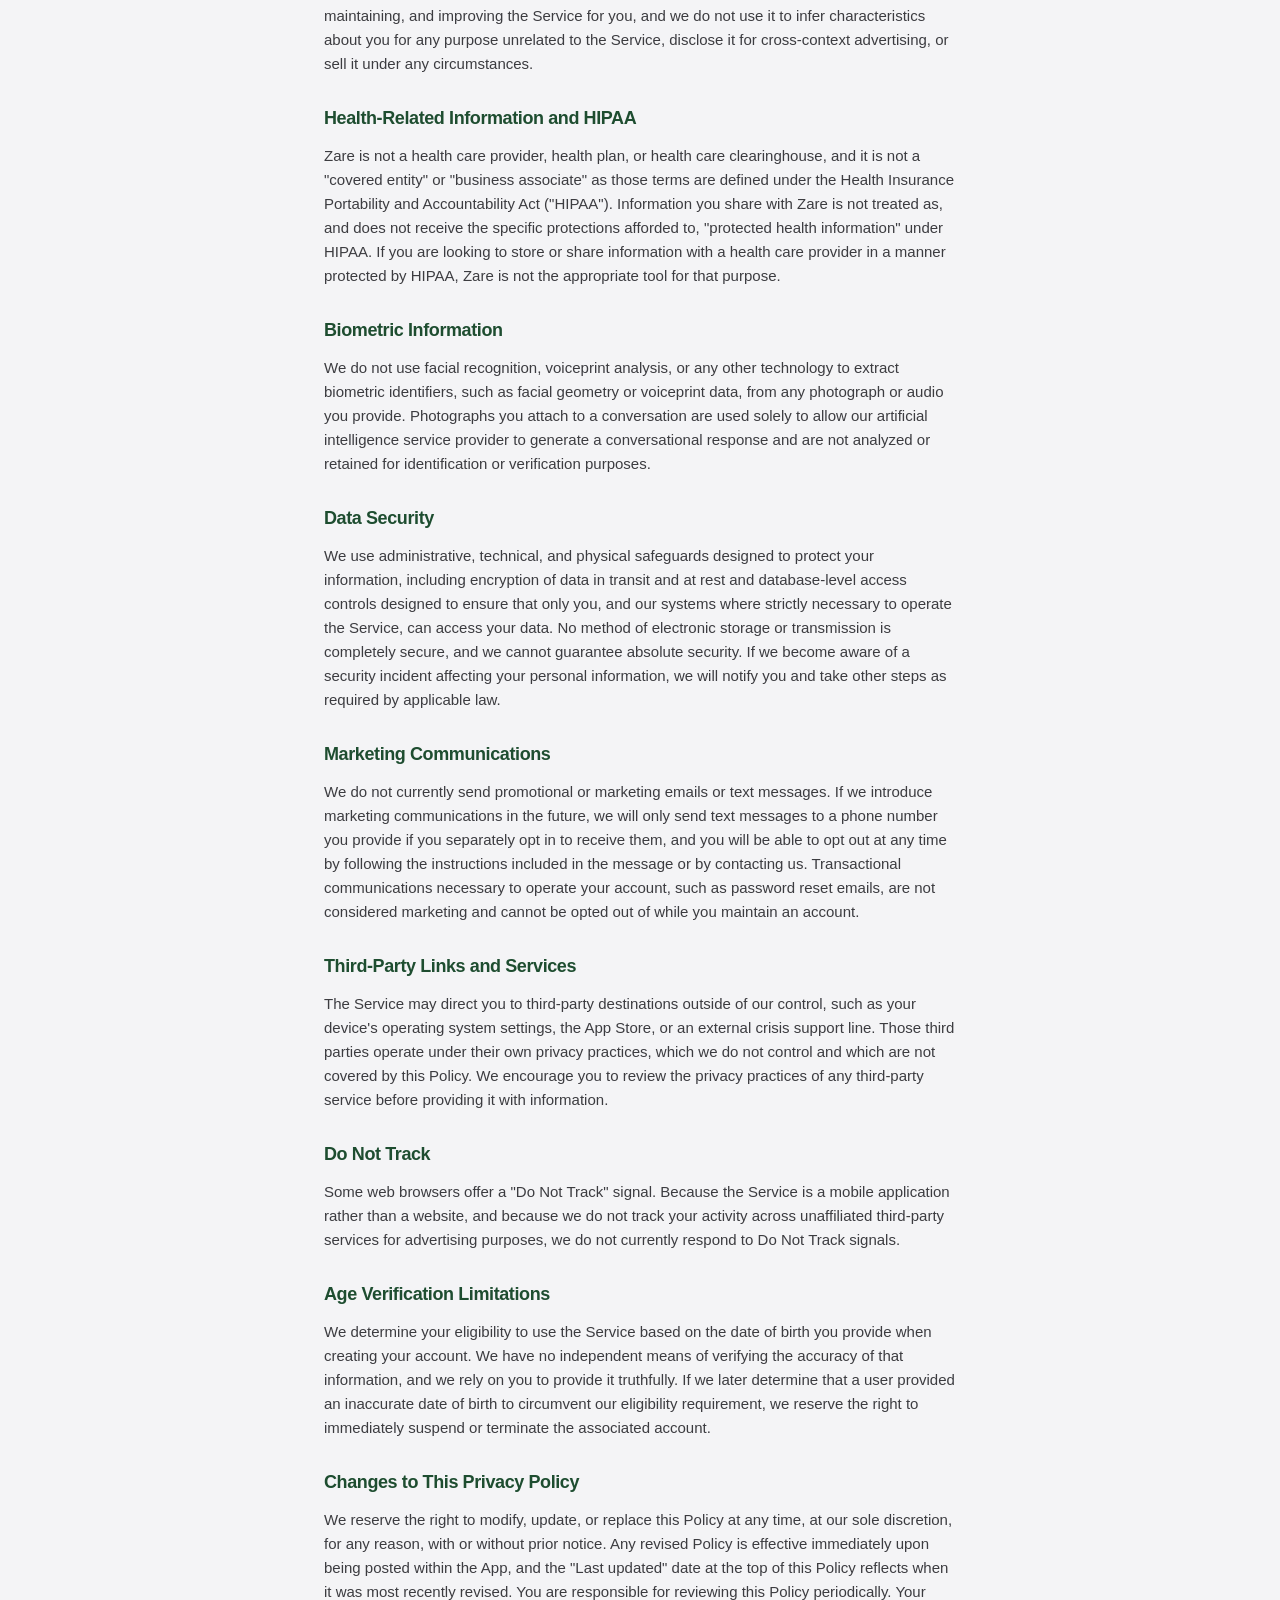
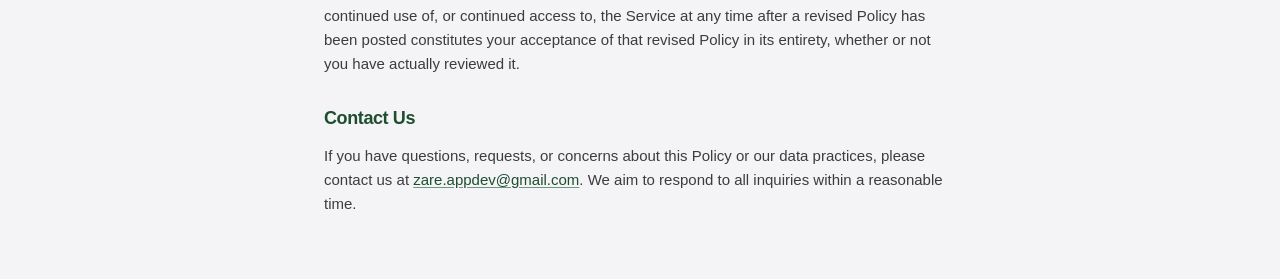
==== commit 9be308f7: "Update privacy policy and terms to match current app behavior Reflects the switch to Google as the A" ====
--- a/privacy.html
+++ b/privacy.html
@@ -11,7 +11,7 @@
   <div class="legal">
     <a class="back" href="index.html">&larr; Back to Zare</a>
     <h1>Privacy Policy</h1>
-    <p class="updated">Last updated: August 2026</p>
+    <p class="updated">Last updated: September 2026</p>
     <h2>Introduction and Scope</h2>
     <p>This Privacy Policy describes how Zare (&quot;Zare,&quot; &quot;we,&quot; &quot;us,&quot; or &quot;our&quot;) collects, uses, discloses, and protects information in connection with the Zare mobile application (the &quot;App&quot; or the &quot;Service&quot;). This Policy applies to all users of the Service and is incorporated by reference into our Terms of Use. By creating an account or otherwise using the Service, you acknowledge that you have read and understood this Policy. If you do not agree with our practices, please do not use the Service.</p>
     <h2>Who Operates Zare</h2>
@@ -35,28 +35,30 @@
     <h2>Subscription and Transaction Information</h2>
     <p>If you subscribe to a paid tier of the Service, all payment processing is performed by Apple through the App Store. We do not receive, process, or store your payment card number or other financial account information. We use RevenueCat, a third-party subscription management platform, to receive and record subscription-related events, such as the start of a free trial, the tier you have subscribed to, and your renewal date, so that we can provision the correct level of access to your account.</p>
     <h2>Automatically Collected Technical and Usage Information</h2>
-    <p>We and our service providers automatically collect certain technical and usage information when you use the Service, including the screens you view, in-app events such as completing onboarding, general device and operating system information, application version, crash and error diagnostic reports, your push notification token if notifications are enabled, and aggregate records of the computational resources used to process your conversations. This information relates to the operation and performance of the Service itself and does not include the substantive content of your conversations.</p>
+    <p>We and our service providers automatically collect certain technical and usage information when you use the Service, including the screens you view, in-app events such as completing onboarding, general device and operating system information, application version, crash and error diagnostic reports, your push notification token if notifications are enabled, aggregate records of the computational resources used to process your conversations, and internal diagnostic records that may include short, structured fragments of Zare&#x27;s own reasoning about a conversation, used solely to test and improve how reliably the Service functions. These diagnostic records are automatically deleted within 30 days at the latest, and immediately upon deletion of your account. This information relates to the operation and performance of the Service itself.</p>
     <h2>On-Device and Local Storage</h2>
     <p>In addition to the information we store on our servers, the App stores certain information locally on your device, such as your session credentials in your device&#x27;s secure keychain or equivalent secure storage, and cached app data used to improve performance and allow the App to function while data is loading. This locally stored information remains on your device and is not transmitted to us except as otherwise described in this Policy. Certain data may also be encrypted on your device before being stored or transmitted, as an additional layer of protection.</p>
     <h2>How We Use Your Information</h2>
-    <p>We use the information described above to create, maintain, and secure your account; generate Zare&#x27;s conversational responses and the behavioral insights, patterns, experiments, daily notes, and reviews described above; personalize the timing and content of notifications and check-ins; verify your eligibility to use the Service; enforce free-tier usage limits and manage paid subscriptions; provide customer support and investigate reports you submit; detect, prevent, and respond to fraud, abuse, security incidents, and violations of our Terms of Use; diagnose and fix technical problems with the Service; and comply with applicable law, legal process, and government requests. We do not use the content of your conversations to build advertising profiles, and we do not use it to train artificial intelligence models operated by us or by our service providers.</p>
+    <p>We use the information described above to create, maintain, and secure your account; generate Zare&#x27;s conversational responses and the behavioral insights, patterns, experiments, daily notes, and reviews described above; personalize the timing and content of notifications and check-ins; verify your eligibility to use the Service; enforce free-tier usage limits and manage paid subscriptions; provide customer support and investigate reports you submit; detect, prevent, and respond to fraud, abuse, security incidents, and violations of our Terms of Use; diagnose and fix technical problems with the Service; and comply with applicable law, legal process, and government requests. We do not use the content of your conversations to build advertising profiles. We may also use de-identified or aggregated information, derived from your conversations and how the Service performed for you, to improve, train, and develop Zare&#x27;s own systems and future versions of the Service; where we do this, we take steps designed to remove or obscure information that directly identifies you before it is used for this purpose.</p>
     <h2>Automated Processing and Profiling</h2>
     <p>The facts, patterns, hypotheses, experiments, and reviews described above are generated through automated analysis of your conversations. We do not use this automated processing to make any decision that produces a legal effect concerning you or that similarly significantly affects you, such as a decision about eligibility for a benefit, employment, credit, housing, insurance, or similar opportunity. The output of this automated processing is provided to you for your own reflection and is not shared with, or used to make decisions on behalf of, any third party. Where applicable law grants you rights with respect to automated decision-making or profiling, you may exercise those rights using the contact information at the end of this Policy.</p>
     <h2>Legal Bases for Processing (International Users)</h2>
     <p>If you are located in the European Economic Area, the United Kingdom, or another jurisdiction that requires us to identify a legal basis for processing personal information, we process your information on the following bases, as applicable: performance of a contract with you, in order to provide the Service you have requested; our legitimate interests in operating, securing, and improving the Service, provided those interests are not outweighed by your rights; your consent, where we have specifically requested it, such as for optional features; and compliance with a legal obligation to which we are subject.</p>
     <h2>How We Share Your Information</h2>
     <p>We do not sell your personal information, and we do not share it with third parties for cross-context behavioral advertising. We disclose information only to the following categories of recipients, and only to the extent necessary for them to perform their function.</p>
-    <p>Anthropic, the developer of the Claude family of artificial intelligence models, receives the text of your conversations and any photographs you attach in order to generate Zare&#x27;s conversational responses, periodic reviews, and proactive check-in messages. Under Anthropic&#x27;s commercial terms of service, content submitted through its business application programming interface is not used to train Anthropic&#x27;s models.</p>
+    <p>We use one or more third-party artificial intelligence infrastructure providers, currently Google, to receive the text of your conversations and any photographs you attach in order to generate Zare&#x27;s conversational responses, periodic reviews, and proactive check-in messages. We choose our AI infrastructure provider based on quality, reliability, and cost, and we may change providers from time to time; whichever provider we use processes this content on our behalf, under our agreement with it, not under its own separate consumer terms.</p>
     <p>Supabase provides the database, authentication, and backend infrastructure on which substantially all of your account and conversation data is hosted and processed.</p>
-    <p>Apple processes subscription payments through the App Store, delivers push notifications to your device, and, where you use voice input, performs on-device speech-to-text conversion.</p>
-    <p>Google receives and provides to us your name and email address if you choose to create or access your account using &quot;Continue with Google.&quot;</p>
+    <p>Apple processes subscription payments through the App Store and, where you use voice input, converts your spoken words to text using functionality built into your device&#x27;s own operating system - depending on your device&#x27;s own settings, this conversion may happen on your device or using Apple&#x27;s own speech-recognition servers, but either way, only the resulting text, never an audio recording of your voice, is ever sent to us.</p>
+    <p>Expo, our push notification delivery provider, receives your device&#x27;s push notification token and a short preview of a message&#x27;s text in order to deliver that notification to your device.</p>
+    <p>Google also receives and provides to us your name and email address if you choose to create or access your account using &quot;Continue with Google&quot; - separately from, and regardless of, which company&#x27;s infrastructure we use to generate Zare&#x27;s responses as described above.</p>
     <p>RevenueCat receives subscription and purchase event data from Apple&#x27;s App Store in order to help us track and manage your subscription status.</p>
-    <p>Sentry receives technical error and crash diagnostic information, such as which function of the Service failed and the associated error code, to help us identify and fix defects. Our integration with Sentry is configured so that the content of your conversations is not transmitted to it.</p>
+    <p>Resend, our email delivery provider, receives the content of any support message or report you submit, and the email address needed to reply to you, solely so that we can respond to you.</p>
+    <p>Sentry receives technical error and crash diagnostic information, such as which function of the Service failed and the associated error code, to help us identify and fix defects. In some cases, a diagnostic report may include a short, specific fragment of Zare-generated text relevant to the defect being diagnosed, but Sentry never receives your conversations as a whole, and is used solely to identify and fix technical problems with the Service.</p>
     <p>We may also disclose information where we believe in good faith that disclosure is necessary to comply with applicable law, regulation, legal process, or governmental request; to enforce our Terms of Use; to protect the rights, property, or safety of Zare, our users, or the public, including in an emergency involving a risk to life; or in connection with a merger, acquisition, financing, reorganization, bankruptcy, or sale of all or a portion of our assets, in which case information you have provided may be among the assets transferred, subject to the terms of this Policy or a materially similar successor policy. We may also share aggregated or de-identified information that cannot reasonably be used to identify you, for any lawful business purpose.</p>
     <h2>International Data Transfers</h2>
     <p>The Service is operated from, and our service providers process information in, the United States. If you access the Service from outside the United States, you understand and agree that your information will be transferred to, stored, and processed in the United States and potentially other countries whose data protection laws may differ from those of your home jurisdiction. By using the Service, you consent to this transfer, storage, and processing.</p>
     <h2>Data Retention and Deletion</h2>
-    <p>We retain your information for as long as your account remains active, because the value of the Service depends on Zare&#x27;s ability to remember your history. If you delete your account through Settings, we permanently delete your account and substantially all associated information, including your messages, facts, patterns, hypotheses, experiments, daily notes, reviews, reports, and notification tokens, immediately upon confirmation, rather than after a waiting period. Notwithstanding the foregoing, we may retain a minimal, de-identified record of past purchase transactions for as long as necessary to comply with our accounting, tax, and fraud-prevention obligations, and residual copies of deleted information may persist for a limited period in routine encrypted backups until those backups are rotated out of service in the ordinary course.</p>
+    <p>We retain your information for as long as your account remains active, because the value of the Service depends on Zare&#x27;s ability to remember your history. If you delete your account through Settings, we permanently delete your account and substantially all associated information, including your messages, facts, patterns, hypotheses, experiments, daily notes, reviews, reports, and notification tokens, immediately upon confirmation, rather than after a waiting period. Notwithstanding the foregoing: we retain records of your subscription and purchase history, including transaction identifiers, dates, and amounts, for as long as we determine is necessary for our own business, accounting, tax, and fraud-prevention purposes, and this record is not deleted when your account is; and we retain a minimal record that an account associated with a given email address previously existed, so that we can maintain accurate business records - this minimal record does not include your conversations, facts, patterns, or any other content of the Service, and does not prevent you from creating a new account with the same email address in the future. Residual copies of deleted information may also persist for a limited period in routine encrypted backups until those backups are rotated out of service in the ordinary course.</p>
     <h2>Your Privacy Rights</h2>
     <p>Depending on where you live, you may have certain rights with respect to your personal information, which may include the right to know what information we have collected about you, the right to request access to or a copy of that information, the right to request that we correct inaccurate information, the right to request that we delete your information, and the right to be free from discrimination for exercising any of these rights. Regardless of where you live, you can exercise many of these rights directly and immediately through the Settings screen within the App, which allows you to view, correct, and permanently delete your information without needing to contact us.</p>
     <h2>California Residents</h2>
--- a/styles.css
+++ b/styles.css
@@ -52,6 +52,10 @@
   padding: 0 var(--space-lg);
 }
 
+.wrap.wrap-wide {
+  max-width: 1080px;
+}
+
 /* ---------- Header ---------- */
 
 header.site {
@@ -324,27 +328,16 @@
 }
 
 .shot {
-  width: 200px;
-}
-
-.shot-box {
+  width: 170px;
+  flex: none;
+}
+
+.shot img {
+  display: block;
   width: 100%;
-  aspect-ratio: 1290 / 2796;
-  background: var(--bg-card);
-  border: 1px dashed var(--sage);
-  border-radius: 22px;
+  border-radius: 18px;
   box-shadow: var(--shadow-float);
-  display: flex;
-  align-items: center;
-  justify-content: center;
-}
-
-.shot-box span {
-  font-size: 12px;
-  font-weight: 600;
-  color: var(--sage);
-  text-align: center;
-  padding: 0 var(--space-sm);
+  border: 1px solid var(--border-light);
 }
 
 /* ---------- Contact ---------- */
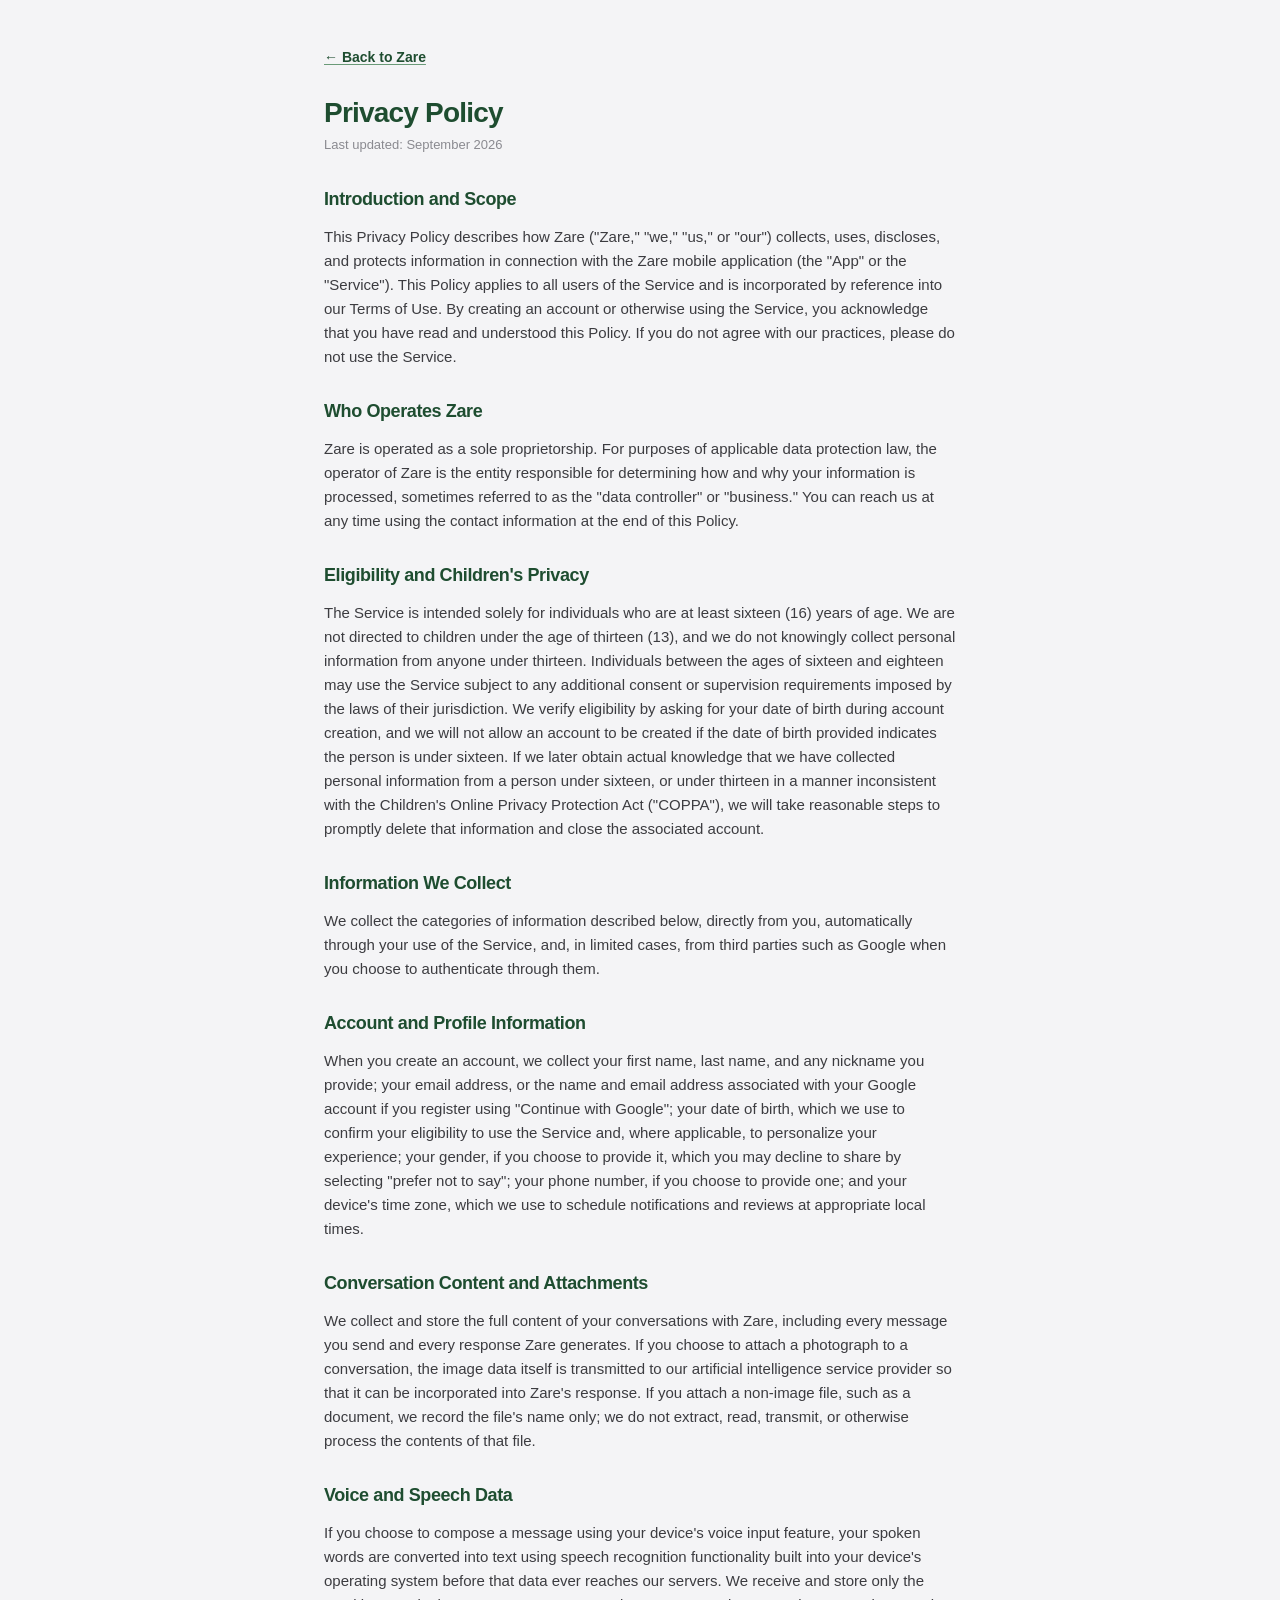
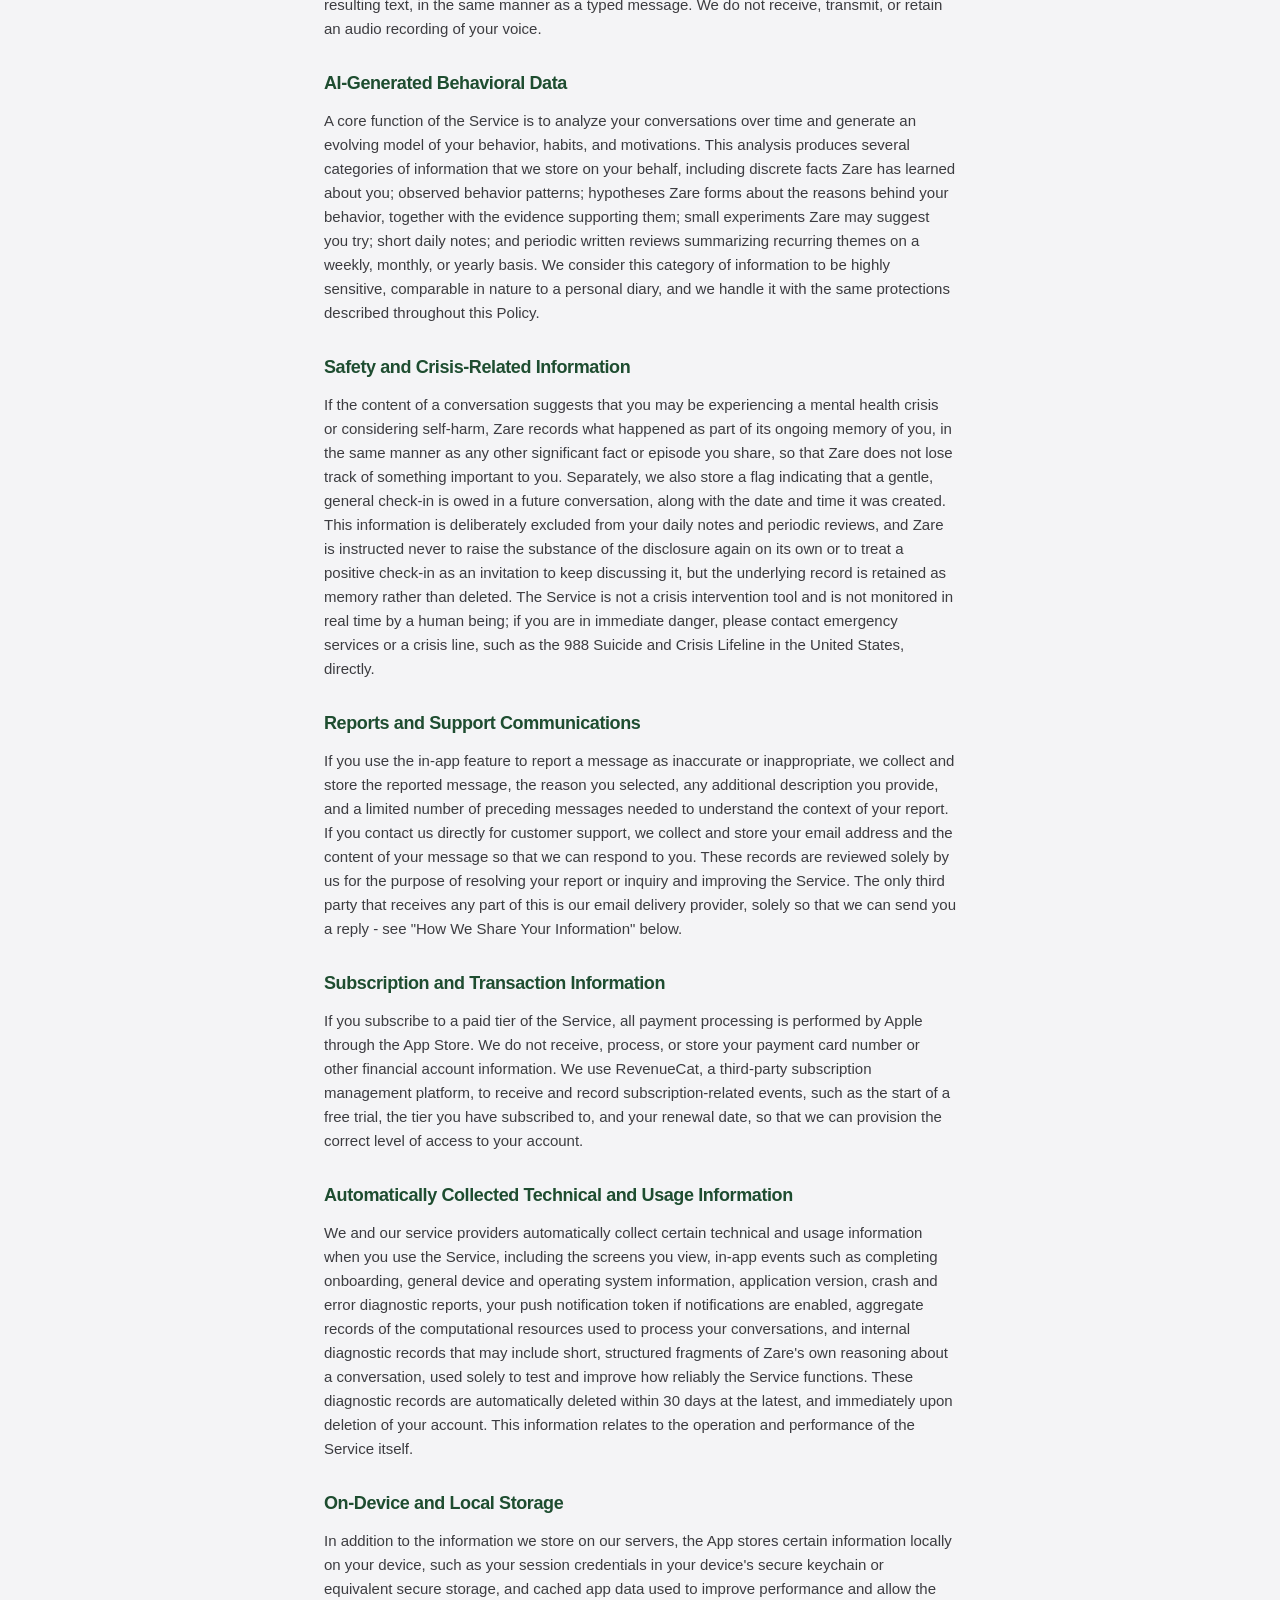
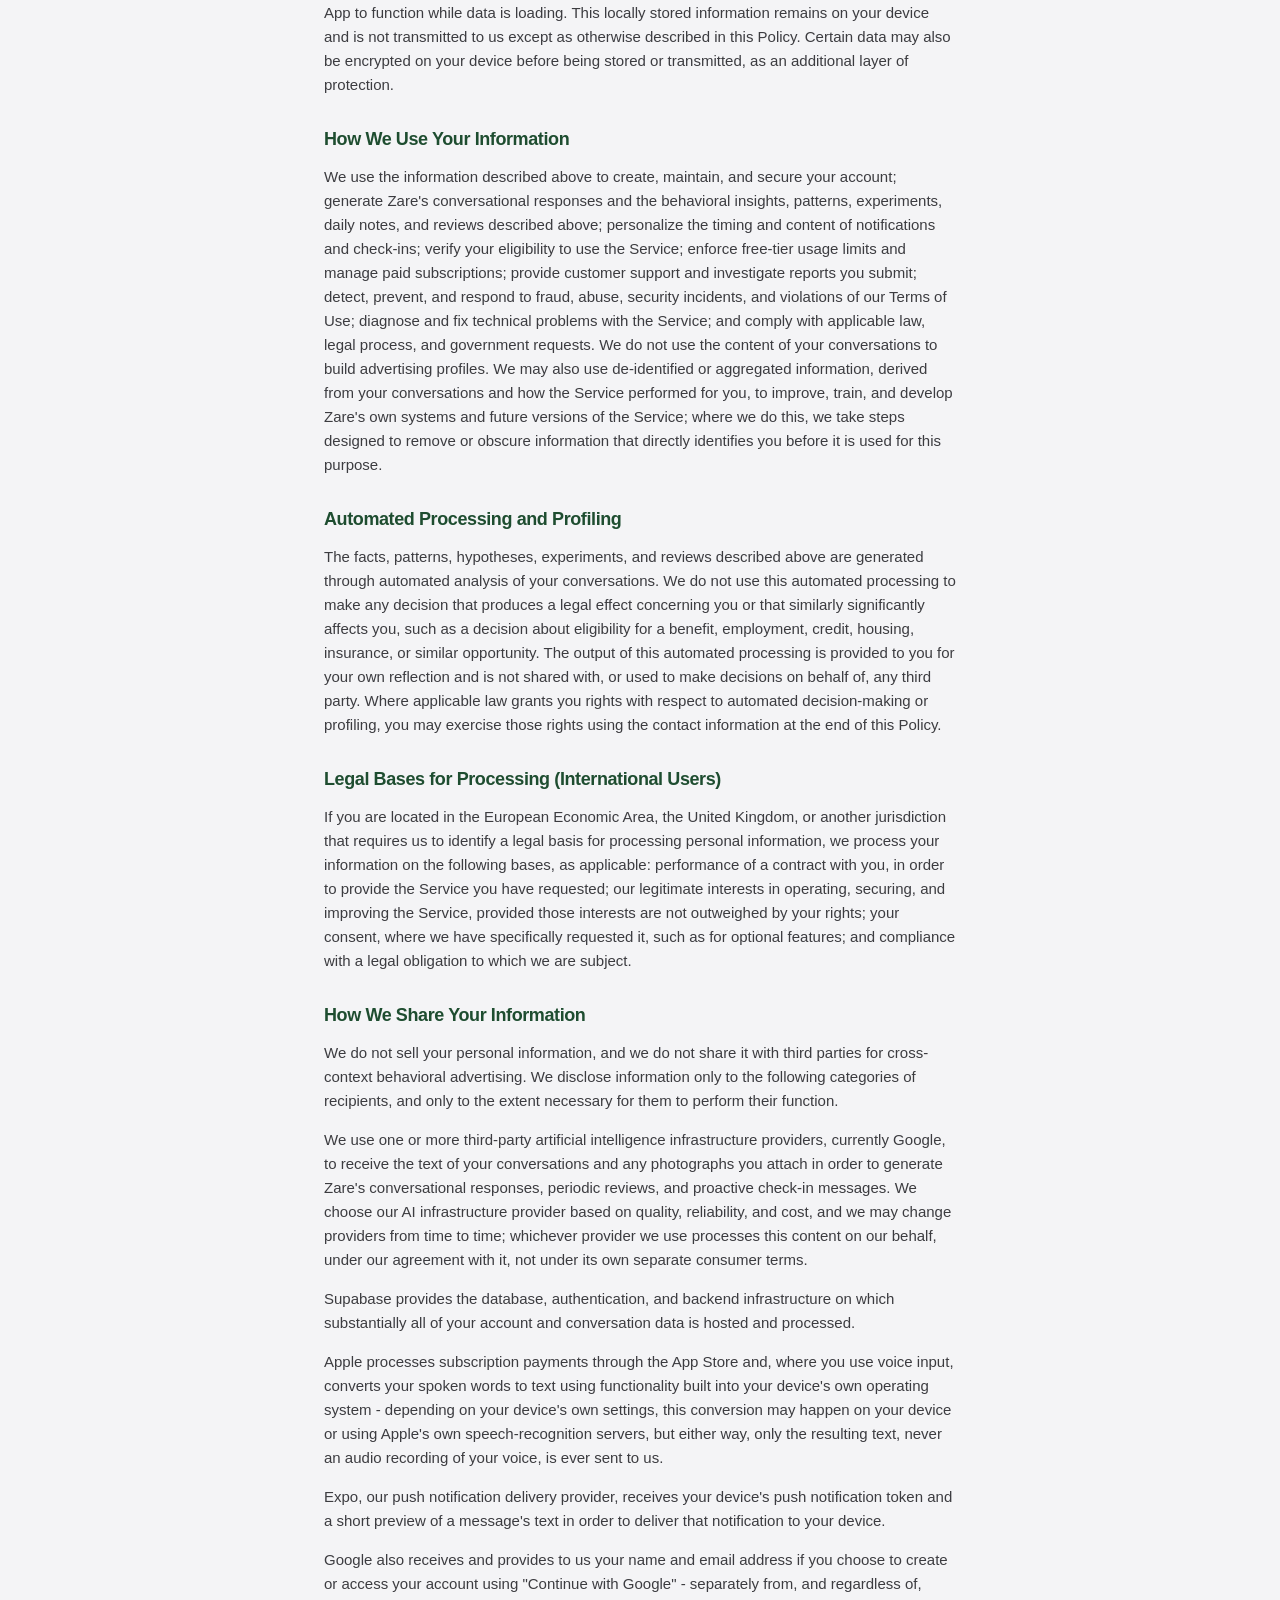
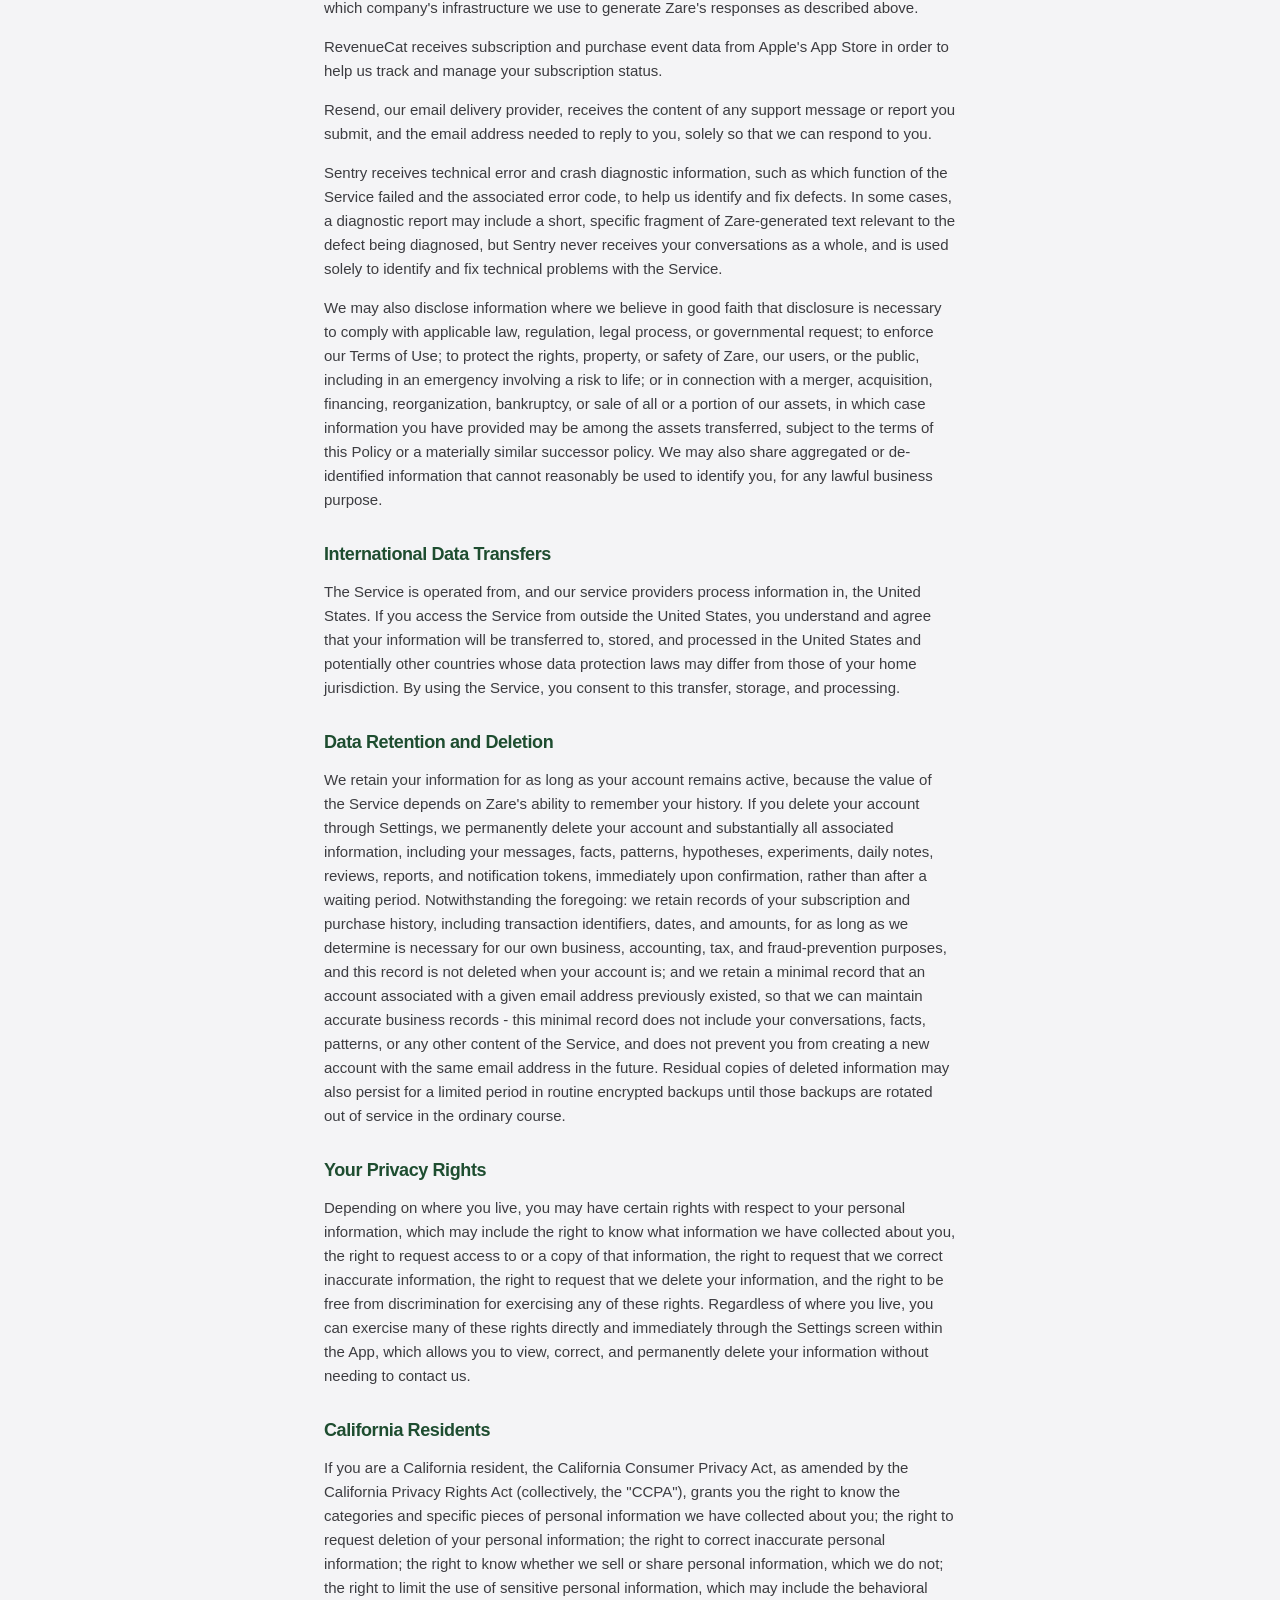
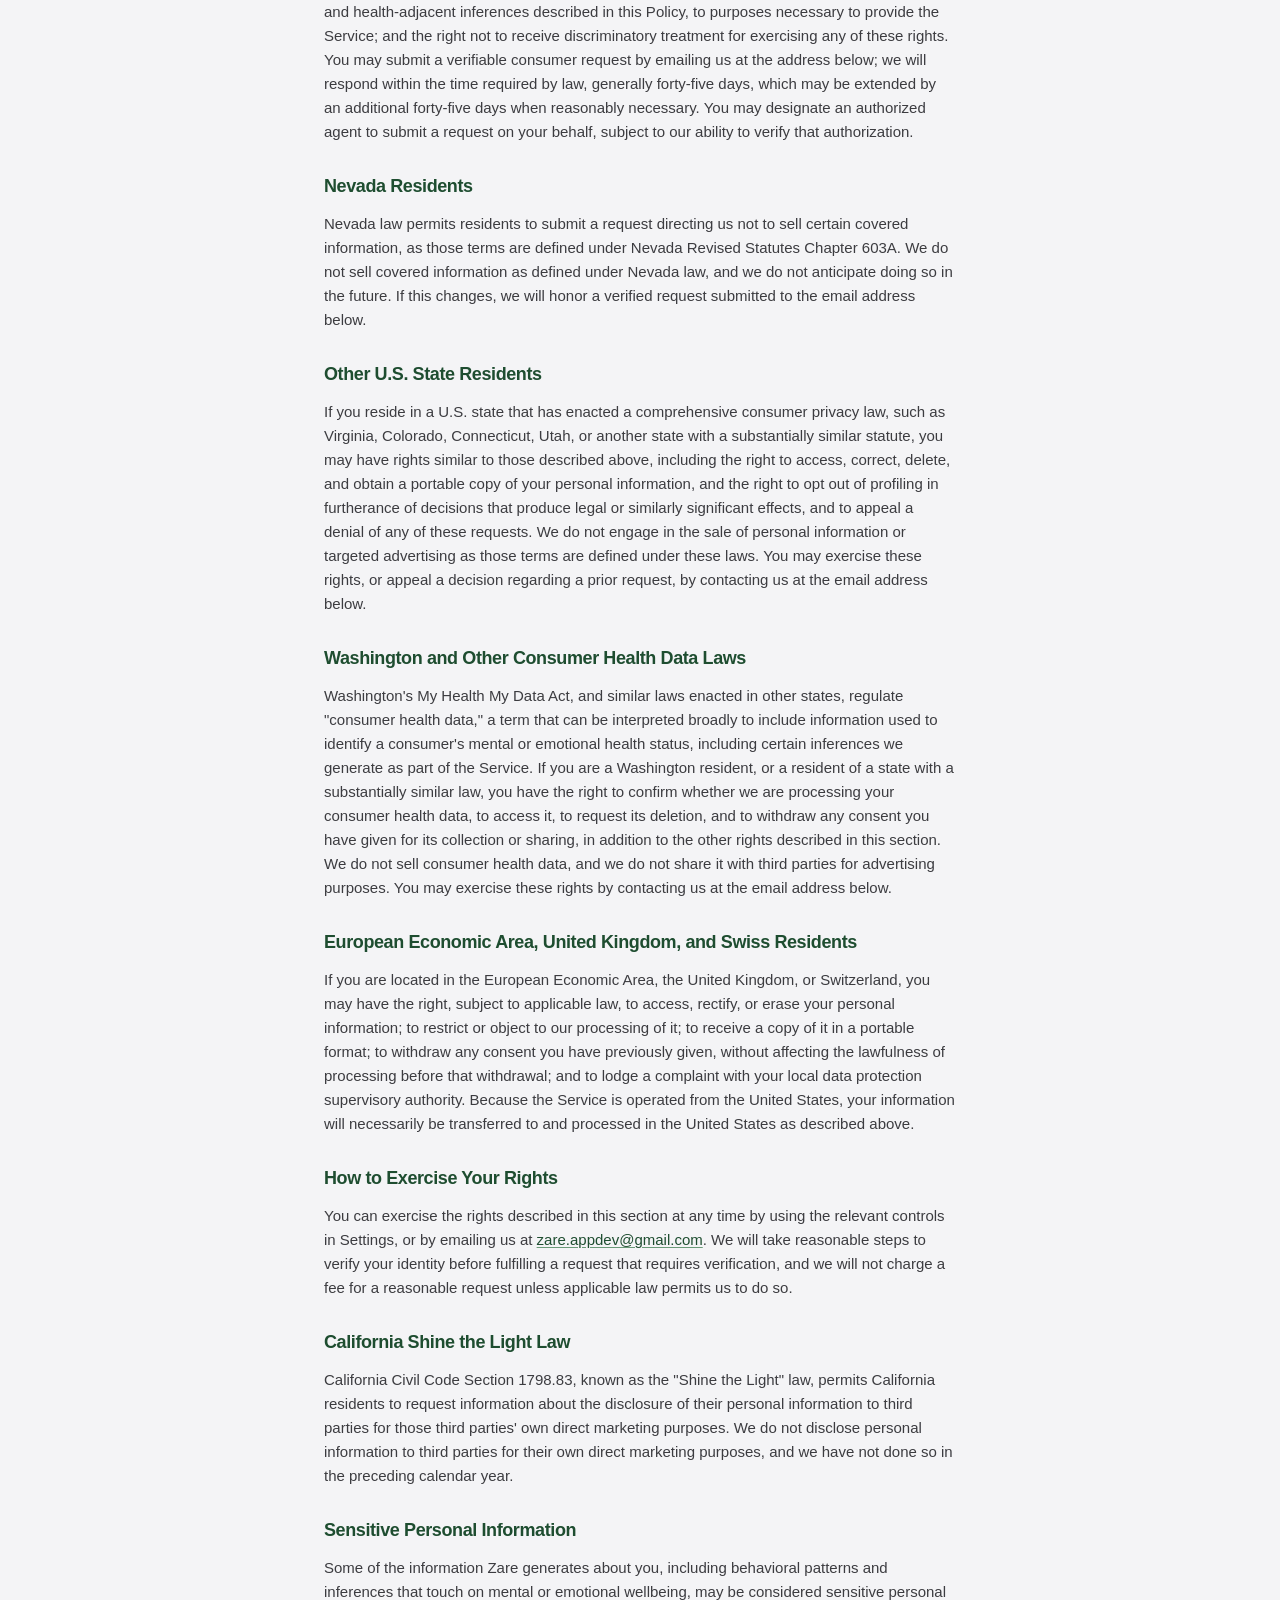
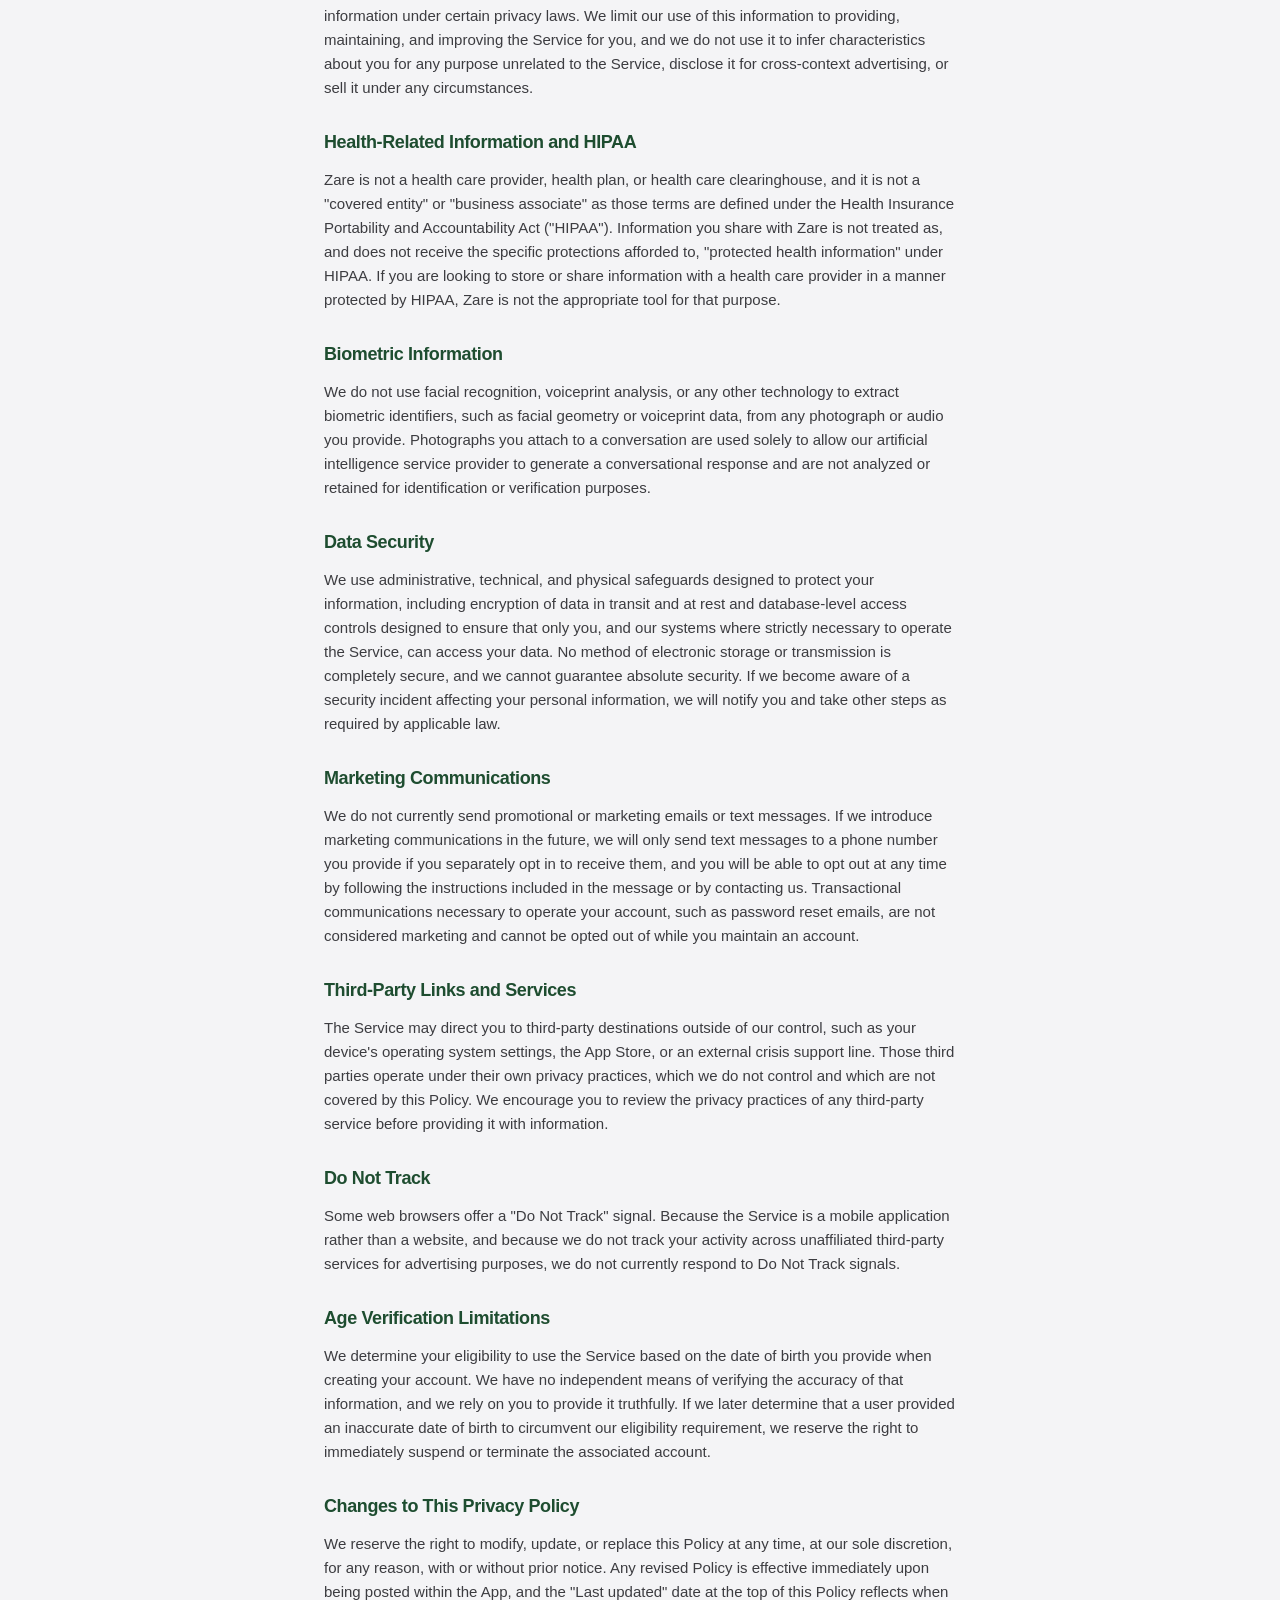
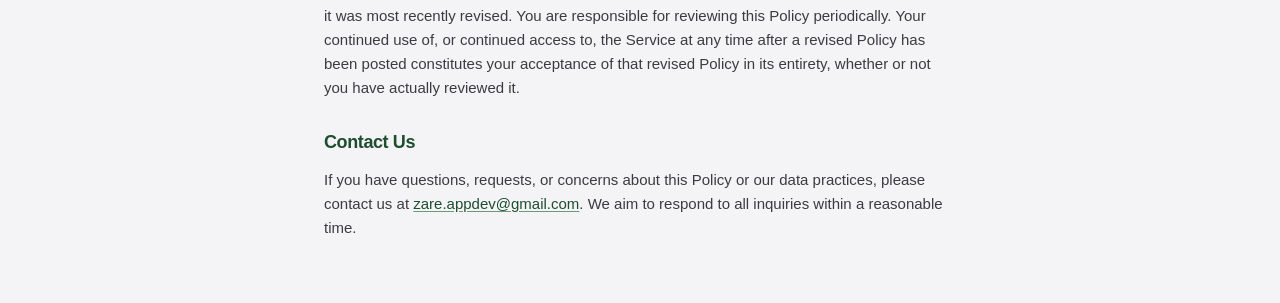
==== commit 2226771c: "Fix contradiction: reports/support section now acknowledges Resend The reports/support-communication" ====
--- a/privacy.html
+++ b/privacy.html
@@ -31,7 +31,7 @@
     <h2>Safety and Crisis-Related Information</h2>
     <p>If the content of a conversation suggests that you may be experiencing a mental health crisis or considering self-harm, Zare records what happened as part of its ongoing memory of you, in the same manner as any other significant fact or episode you share, so that Zare does not lose track of something important to you. Separately, we also store a flag indicating that a gentle, general check-in is owed in a future conversation, along with the date and time it was created. This information is deliberately excluded from your daily notes and periodic reviews, and Zare is instructed never to raise the substance of the disclosure again on its own or to treat a positive check-in as an invitation to keep discussing it, but the underlying record is retained as memory rather than deleted. The Service is not a crisis intervention tool and is not monitored in real time by a human being; if you are in immediate danger, please contact emergency services or a crisis line, such as the 988 Suicide and Crisis Lifeline in the United States, directly.</p>
     <h2>Reports and Support Communications</h2>
-    <p>If you use the in-app feature to report a message as inaccurate or inappropriate, we collect and store the reported message, the reason you selected, any additional description you provide, and a limited number of preceding messages needed to understand the context of your report. If you contact us directly for customer support, we collect and store your email address and the content of your message so that we can respond to you. These records are reviewed solely by us for the purpose of resolving your report or inquiry and improving the Service, and are not shared with any other party.</p>
+    <p>If you use the in-app feature to report a message as inaccurate or inappropriate, we collect and store the reported message, the reason you selected, any additional description you provide, and a limited number of preceding messages needed to understand the context of your report. If you contact us directly for customer support, we collect and store your email address and the content of your message so that we can respond to you. These records are reviewed solely by us for the purpose of resolving your report or inquiry and improving the Service. The only third party that receives any part of this is our email delivery provider, solely so that we can send you a reply - see &quot;How We Share Your Information&quot; below.</p>
     <h2>Subscription and Transaction Information</h2>
     <p>If you subscribe to a paid tier of the Service, all payment processing is performed by Apple through the App Store. We do not receive, process, or store your payment card number or other financial account information. We use RevenueCat, a third-party subscription management platform, to receive and record subscription-related events, such as the start of a free trial, the tier you have subscribed to, and your renewal date, so that we can provision the correct level of access to your account.</p>
     <h2>Automatically Collected Technical and Usage Information</h2>
